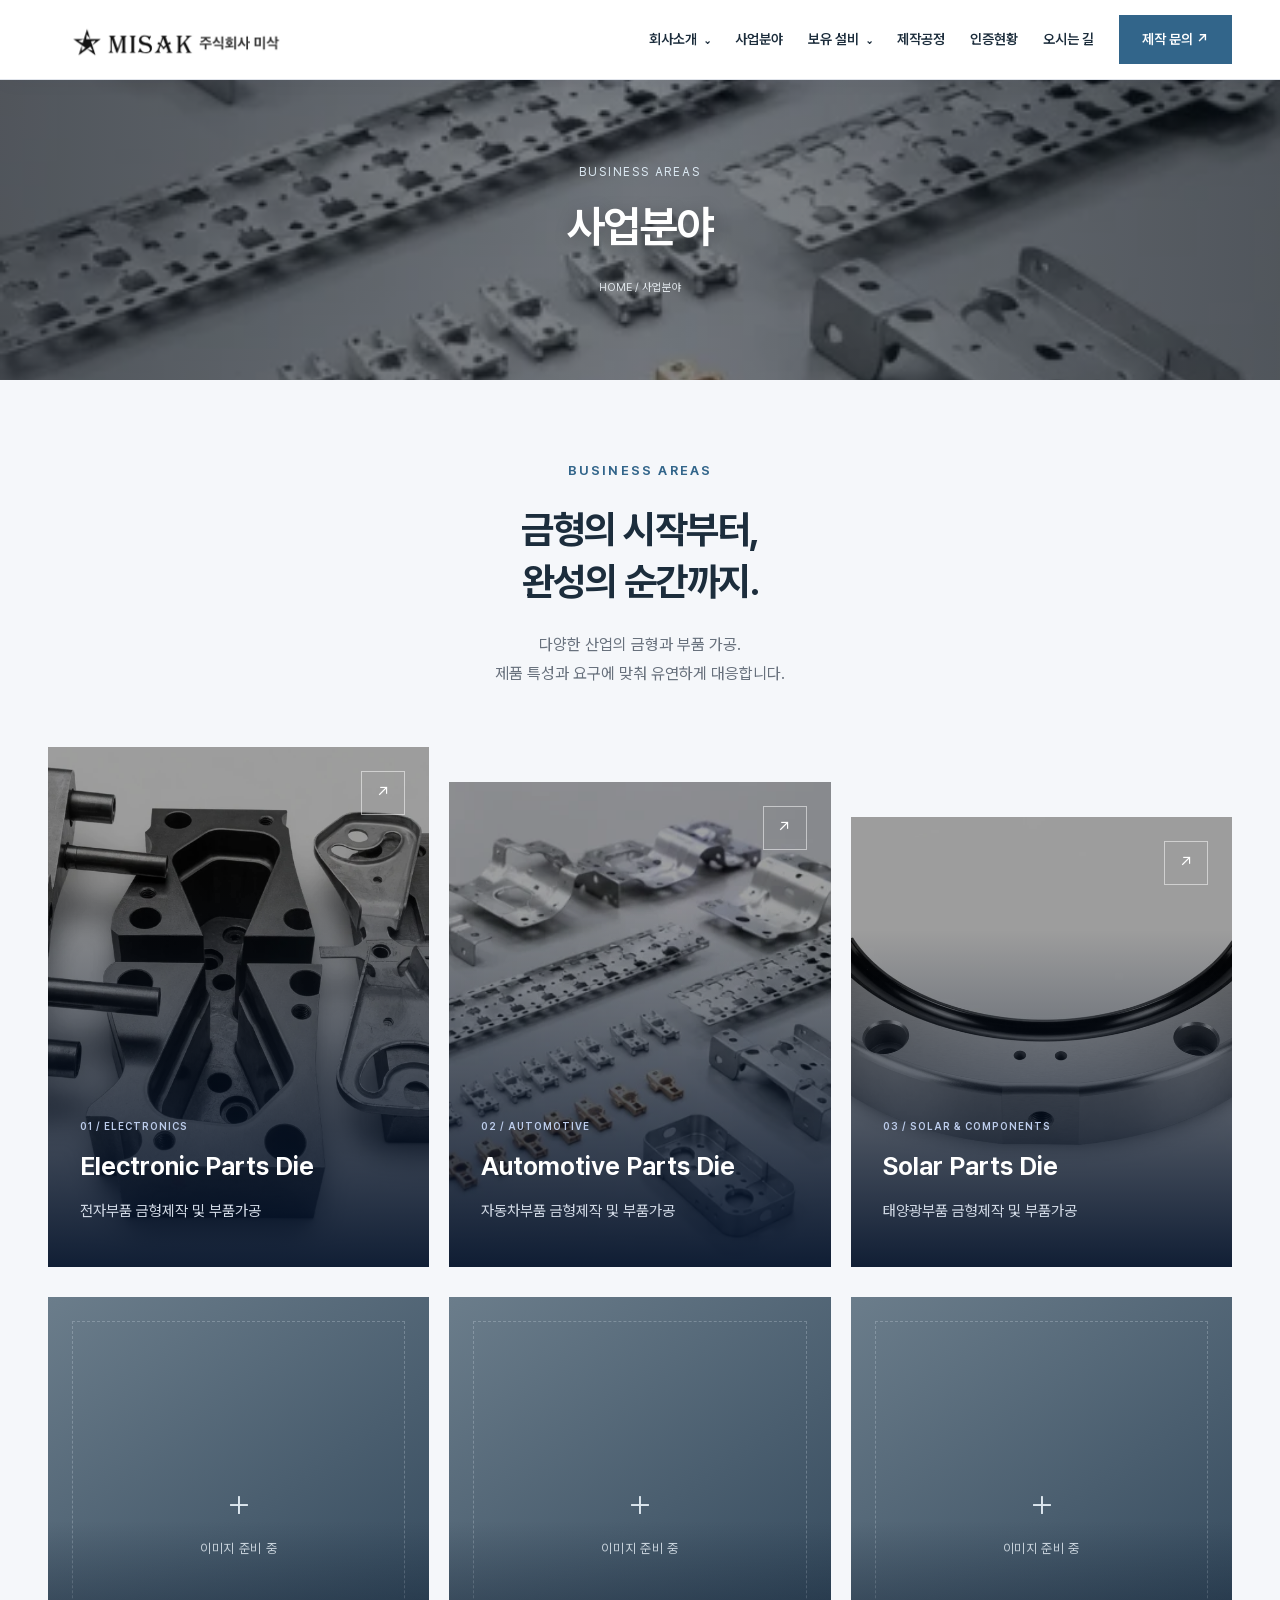
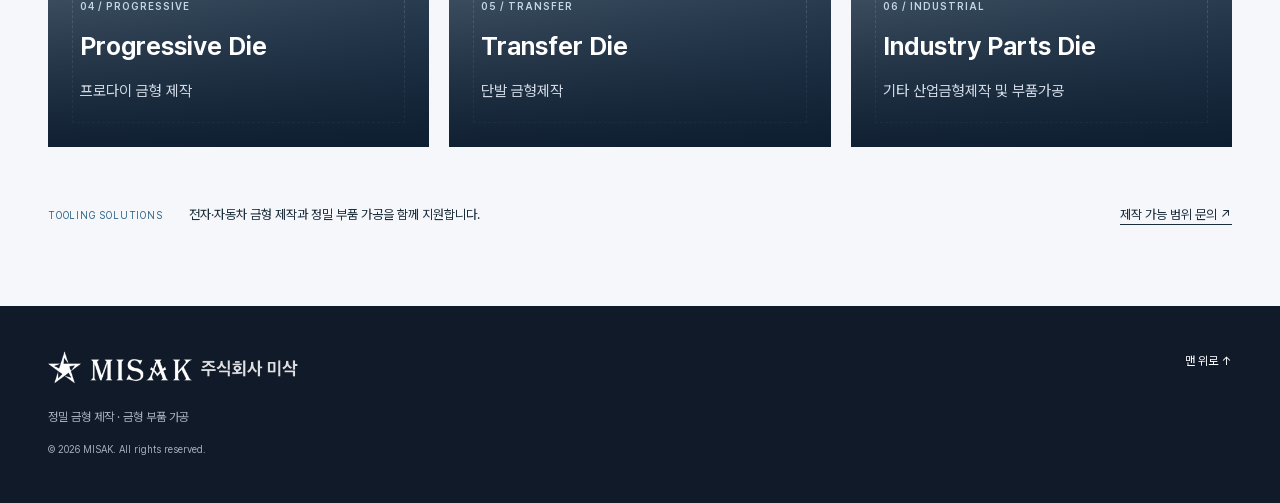
==== business.html @ 1038307a "Publish Misak company website" ====
<!doctype html><html lang="ko"><head><meta charset="UTF-8"><meta name="viewport" content="width=device-width,initial-scale=1"><meta name="description" content="미삭의 전자·자동차·태양광 금형 제작과 정밀 부품 가공 기술을 소개합니다."><meta name="theme-color" content="#102e39"><title>사업분야 | 주식회사 미삭</title><link rel="stylesheet" href="style.css?v=20261104-hero-opacity80"><script src="script.js?v=process-sequence-slower" defer></script></head><body class="inner-page">
<a href="#main" class="skip">본문 바로가기</a><header><a href="index.html" class="brand" aria-label="미삭 홈"><img class="official-logo" src="assets/misak-logo.png" alt="MISAK 주식회사 미삭"></a><button class="menu-toggle" aria-expanded="false" aria-controls="nav">메뉴 <span>☰</span></button><nav id="nav" aria-label="주요 메뉴"><details class="nav-company"><summary>회사소개</summary><div><a href="company.html#company-profile">회사 개요</a><a href="company.html#greeting">CEO 인사말</a><a href="company.html#history">회사연혁</a><a href="company.html#organization">조직도</a></div></details><a href="business.html">사업분야</a><details class="nav-company nav-equipment"><summary>보유 설비</summary><div><a href="equipment.html?category=all#equipment">전체 설비</a><a href="equipment.html?category=press#equipment">프레스</a><a href="equipment.html?category=cnc#equipment">머시닝센터</a><a href="equipment.html?category=precision#equipment">정밀 가공·측정</a></div></details><a href="process.html">제작공정</a><a href="certificates.html">인증현황</a><a href="location.html">오시는 길</a><a href="index.html#contact" class="nav-cta">제작 문의 ↗</a></nav></header><main id="main" class="inner-main"><div class="page-heading photo-heading" style="--heading-image:url('assets/product-auto.webp');--heading-position:center 48%"><div class="wrap"><p>BUSINESS AREAS</p><h1>사업분야</h1><span>HOME / 사업분야</span></div></div><section id="business" class="section tinted"><div class="wrap"><div class="section-head"><div><p class="eyebrow">BUSINESS AREAS</p><h2>금형의 시작부터,<br>완성의 순간까지.</h2></div><p class="description">다양한 산업의 금형과 부품 가공.<br>제품 특성과 요구에 맞춰 유연하게 대응합니다.</p></div><div class="product-grid"><article class="product reveal"><button class="image-button" data-image="assets/product-electronics.webp" data-title="전자 금형 부품" aria-label="전자 금형 부품 사진 크게 보기"><img src="assets/product-electronics.webp" alt="전자 금형용 정밀 가공 부품" loading="lazy"><span>↗</span></button><div><span class="index">01 / ELECTRONICS</span><h3>Electronic Parts Die</h3><p>전자부품 금형제작 및 부품가공</p></div></article><article class="product reveal"><button class="image-button" data-image="assets/product-auto.webp" data-title="자동차 금형 부품" aria-label="자동차 금형 부품 사진 크게 보기"><img src="assets/product-auto.webp" alt="다양한 금형 부품과 가공 제품" loading="lazy"><span>↗</span></button><div><span class="index">02 / AUTOMOTIVE</span><h3>Automotive Parts Die</h3><p>자동차부품 금형제작 및 부품가공</p></div></article><article class="product reveal"><button class="image-button" data-image="assets/product-solar.webp" data-title="정밀 부품 가공" aria-label="정밀 가공 부품 사진 크게 보기"><img src="assets/product-solar.webp" alt="곡면과 구멍을 정밀하게 가공한 금속 부품" loading="lazy"><span>↗</span></button><div><span class="index">03 / SOLAR & COMPONENTS</span><h3>Solar Parts Die</h3><p>태양광부품 금형제작 및 부품가공</p></div></article></div><div id="mold-types" class="product-grid business-secondary"><article class="product image-slot-card reveal" data-business="progressive"><div class="business-image-slot" role="img" aria-label="프로다이 금형 제작 이미지 등록 예정"><span class="slot-symbol">＋</span><span class="slot-label">이미지 준비 중</span></div><div class="slot-copy"><span class="index">04 / PROGRESSIVE</span><h3>Progressive Die</h3><p>프로다이 금형 제작</p></div></article><article class="product image-slot-card reveal" data-business="transfer"><div class="business-image-slot" role="img" aria-label="단발 금형제작 이미지 등록 예정"><span class="slot-symbol">＋</span><span class="slot-label">이미지 준비 중</span></div><div class="slot-copy"><span class="index">05 / TRANSFER</span><h3>Transfer Die</h3><p>단발 금형제작</p></div></article><article class="product image-slot-card reveal" data-business="industrial"><div class="business-image-slot" role="img" aria-label="기타 산업금형제작 및 부품가공 이미지 등록 예정"><span class="slot-symbol">＋</span><span class="slot-label">이미지 준비 중</span></div><div class="slot-copy"><span class="index">06 / INDUSTRIAL</span><h3>Industry Parts Die</h3><p>기타 산업금형제작 및 부품가공</p></div></article></div><div class="business-note"><span>TOOLING SOLUTIONS</span><p>전자·자동차 금형 제작과 정밀 부품 가공을 함께 지원합니다.</p><a href="index.html#contact">제작 가능 범위 문의 ↗</a></div></div></section></main><footer class="wrap"><a href="index.html" class="footer-brand" aria-label="미삭 홈"><img src="assets/misak-logo.png" alt="MISAK 주식회사 미삭"></a><p>정밀 금형 제작 · 금형 부품 가공</p><small>© 2026 MISAK. All rights reserved.</small><a href="index.html" class="top-link">맨 위로 ↑</a></footer>
<dialog class="image-dialog"><button class="dialog-close" aria-label="사진 닫기">닫기 ×</button><img alt=""><p></p></dialog>
</body></html>
---- style.css ----
@font-face{font-family:Pretendard;src:url('assets/PretendardVariable.woff2') format('woff2');font-weight:100 900;font-display:swap}
:root{--ink:#132f39;--muted:#60717a;--teal:#176d65;--lime:#dcf37e;--line:#dce3e3;--pale:#f2f6f4;--wrap:1280px}*{box-sizing:border-box}html{scroll-behavior:smooth;scroll-padding-top:100px}body{margin:0;font:400 16px/1.7 Pretendard,sans-serif;color:var(--ink);background:#fff}button,a{-webkit-tap-highlight-color:transparent}button{font:inherit;cursor:pointer}a{color:inherit;text-underline-offset:5px}img{display:block;width:100%;height:auto}h1,h2,h3,p,figure{margin:0}h1,h2,h3{word-break:keep-all}h2{font-size:clamp(30px,3vw,44px);line-height:1.35;letter-spacing:-.04em;font-weight:650}h3{font-weight:650;line-height:1.45}button:focus-visible,a:focus-visible{outline:3px solid #9dbd43;outline-offset:5px}.wrap{width:min(var(--wrap),calc(100% - 96px));margin-inline:auto}.skip{position:fixed;left:20px;top:-80px;z-index:100;background:white;padding:12px}.skip:focus{top:12px}header{height:92px;display:flex;justify-content:space-between;align-items:center;padding:0 48px;position:sticky;top:0;z-index:30;background:#fff;border-bottom:1px solid #e6ebea}.brand{display:flex;gap:10px;align-items:center;text-decoration:none;font-weight:800;letter-spacing:.04em;font-size:27px;line-height:1}.brand-mark{color:var(--teal);font-size:40px;font-weight:900;letter-spacing:-8px;margin-right:6px;transform:skew(-12deg)}.brand small{font-size:10px;letter-spacing:.14em;display:block;margin-top:7px;font-weight:500}nav{display:flex;align-items:center;gap:28px}nav a{font-size:14px;font-weight:600;text-decoration:none;padding-block:14px}nav a[aria-current],nav a:hover{color:var(--teal)}nav .nav-cta{background:var(--ink);color:#fff;padding:12px 22px;border-radius:3px}nav .nav-cta:hover{color:var(--lime)}.menu-toggle{display:none}.hero{min-height:660px;position:relative;isolation:isolate;color:white;display:flex;align-items:center}.hero>img{position:absolute;inset:0;height:100%;object-fit:cover;z-index:-2;object-position:center 45%}.hero-shade{position:absolute;inset:0;z-index:-1;background:linear-gradient(90deg,rgba(5,27,34,.92),rgba(6,33,38,.72) 40%,rgba(8,33,38,.1) 100%)}.hero-inner{padding-top:65px;padding-bottom:34px}.eyebrow{font-size:12px;letter-spacing:.14em;color:var(--teal);font-weight:650;margin-bottom:22px}.hero .eyebrow{color:var(--lime)}h1{font-size:clamp(42px,4.7vw,68px);line-height:1.22;letter-spacing:-.04em;font-weight:650}.hero-description{font-size:18px;line-height:1.85;color:#d8e4e4;margin-top:27px}.actions{display:flex;align-items:center;gap:30px;margin-top:36px}.button{border:1px solid var(--lime);background:var(--lime);color:var(--ink);display:inline-flex;align-items:center;justify-content:space-between;gap:30px;padding:13px 22px;min-height:50px;font-size:14px;font-weight:650;text-decoration:none;border-radius:3px;transition:background .2s,transform .2s}.button:hover{background:#e9ffa1;transform:translateY(-2px)}.text-link{font-size:14px;text-decoration:none}.hero-bottom{border-top:1px solid #ffffff35;margin-top:85px;padding-top:22px;display:flex;justify-content:space-between;font-size:10px;letter-spacing:.1em;color:#d9e7e7}.hero-bottom a{text-decoration:none}.intro-strip{display:grid;grid-template-columns:1.2fr 1fr 1fr 1fr;gap:24px;padding-block:40px;border-bottom:1px solid var(--line);align-items:center}.intro-strip p{font-size:19px;line-height:1.6}.intro-strip>div{border-left:1px solid var(--line);padding-left:30px}.intro-strip span{display:block;font-size:10px;letter-spacing:.08em;color:var(--muted);margin-bottom:8px}.intro-strip b{font-size:17px;font-weight:600}.section{padding-block:105px;scroll-margin-top:0}.section-head{display:flex;justify-content:space-between;align-items:end;gap:48px;margin-bottom:48px}.description{font-size:16px;line-height:1.85;color:var(--muted);max-width:420px}.about-grid{display:grid;grid-template-columns:1.1fr 1fr;gap:80px;align-items:center}.factory-image{position:relative}.factory-image img{height:425px;object-fit:cover}.factory-image figcaption{position:absolute;bottom:18px;left:20px;color:white;background:#17313dcc;padding:5px 13px;font-size:12px}.about-copy h3{font-size:28px;letter-spacing:-.03em;margin-bottom:24px}.about-copy>p{color:var(--muted);margin-top:16px;font-size:15px}.facts{display:grid;grid-template-columns:1fr 1.15fr;gap:24px;border-top:1px solid var(--line);padding-top:22px;margin:28px 0 0}.facts dt{font-size:12px;color:var(--muted)}.facts dd{margin:5px 0 0;font-size:34px;font-weight:650;line-height:1.3}.facts dd span{display:block;font-size:12px;font-weight:400;color:var(--muted);margin-top:8px}.tinted{background:var(--pale)}.product-grid{display:grid;grid-template-columns:repeat(3,minmax(0,1fr));gap:24px}.product{background:#fff}.image-button{width:100%;border:0;padding:0;background:#f7f8f7;position:relative;overflow:hidden}.image-button img{height:260px;object-fit:contain;transition:transform .4s}.image-button:hover img{transform:scale(1.04)}.image-button>span{position:absolute;bottom:14px;right:14px;width:35px;height:35px;display:grid;place-items:center;background:white;border-radius:50%}.product>div{padding:28px}.index{font-size:10px;letter-spacing:.1em;color:var(--teal);font-weight:600}.product h3{font-size:23px;margin:10px 0 14px}.product p{font-size:15px;color:var(--muted)}.business-note{margin-top:32px;border-top:1px solid #d2ded8;padding-top:25px;display:flex;align-items:center;gap:26px;font-size:13px}.business-note>span{font-size:10px;letter-spacing:.08em;color:var(--teal)}.business-note>a{margin-left:auto;white-space:nowrap}.equipment-tabs{display:flex;gap:10px;margin-bottom:28px;flex-wrap:wrap}.equipment-tabs button{min-height:44px;border:1px solid var(--line);background:#fff;color:var(--muted);padding:8px 20px;border-radius:2px;font-size:14px}.equipment-tabs button.selected{background:var(--ink);color:white;border-color:var(--ink)}.equipment-grid{display:grid;grid-template-columns:repeat(3,minmax(0,1fr));gap:24px}.equipment-grid article{border:1px solid var(--line)}.equipment-grid article[hidden]{display:none}.equipment-grid img{height:235px;object-fit:contain;padding:22px;background:#f9faf9}.equipment-grid article>div{padding:22px}.equipment-grid small{font-size:10px;letter-spacing:.1em;color:var(--teal)}.equipment-grid h3{font-size:20px;margin:7px 0}.equipment-grid p{color:var(--muted);font-size:13px}.equipment-caption{margin-top:26px;color:var(--muted);font-size:14px}.process{background:var(--ink);color:white}.process .eyebrow{color:var(--lime)}.process .description{color:#c0d0d4}.process-photos{display:grid;grid-template-columns:repeat(4,minmax(0,1fr));gap:16px}.process-photos figure{position:relative}.process-photos img{height:205px;object-fit:cover}.process-photos figcaption{position:absolute;bottom:0;left:0;right:0;background:linear-gradient(transparent,#000a);padding:30px 18px 14px;font-size:14px}.steps{list-style:none;padding:0;margin:35px 0 0;display:grid;grid-template-columns:repeat(4,minmax(0,1fr))}.steps li{border-top:1px solid #ffffff35;padding:25px 22px 0 0;position:relative}.steps span{color:var(--lime);font-size:12px}.steps h3{font-size:20px;margin:10px 0}.steps p{font-size:13px;color:#c0d0d4}.cert-grid{display:grid;grid-template-columns:repeat(3,minmax(0,1fr));gap:24px}.cert-grid article{padding:35px;border:1px solid var(--line);border-top:3px solid var(--teal)}.cert-grid span{font-size:10px;color:var(--teal);letter-spacing:.1em}.cert-grid h3{font-size:32px;margin:19px 0 8px}.cert-grid p{color:var(--muted);font-size:15px}.recognition{padding:28px 0 0;display:flex;gap:26px;flex-wrap:wrap;font-size:13px;color:var(--muted)}.recognition b{color:var(--ink)}.contact{background:var(--pale)}.contact-grid{display:grid;grid-template-columns:1fr 1fr;gap:100px}.contact h2{margin-bottom:26px}.contact p{font-size:15px;color:var(--muted)}.contact-phone{display:block;font-size:clamp(28px,3vw,42px);letter-spacing:-.025em;text-decoration:none;margin:25px 0;font-weight:600}.outline{background:transparent;border-color:#a3b4ad;min-width:185px}.outline:hover{background:#e5eeea}.copy-status{min-height:26px;margin-top:12px}.address-card{background:white;display:grid;grid-template-columns:42% 58%}.address-card>img{height:100%;object-fit:cover}.address-card>div{padding:30px}.address-card span{font-size:10px;letter-spacing:.1em;color:var(--teal)}.address-card h3{font-size:22px;margin:10px 0 16px}.address-card p{font-size:14px}.address-card dl{margin:23px 0;font-size:12px}.address-card dl>div{display:flex;gap:15px;margin-top:7px}.address-card dt{color:var(--muted);min-width:35px}.address-card dd{margin:0}.address-card a{font-size:12px}footer{padding-block:36px;position:relative}.footer-brand{font-size:24px;font-weight:800;text-decoration:none}.footer-brand span{font-size:13px;font-weight:500;margin-left:12px}footer p{font-size:12px;color:var(--muted);margin-top:14px}footer small{display:block;font-size:10px;color:var(--muted);margin-top:22px}.top-link{position:absolute;right:0;top:45px;font-size:12px;text-decoration:none}.image-dialog{max-width:min(1000px,92vw);padding:22px;border:0;border-radius:5px;max-height:92dvh}.image-dialog::backdrop{background:#06171ce0}.image-dialog img{max-height:70dvh;object-fit:contain}.image-dialog p{font-size:15px;margin-top:15px}.dialog-close{display:block;margin:0 0 15px auto;background:white;border:1px solid var(--line);padding:7px 14px}.reveal{opacity:1;transform:none}.motion .reveal{opacity:0;transform:translateY(24px);transition:opacity .7s,transform .7s}.motion .reveal.visible{opacity:1;transform:none}
@media(min-width:1600px){.hero{min-height:740px}}@media(max-width:1100px){header{padding:0 28px;height:80px}nav{gap:17px}nav a{font-size:13px}.wrap{width:calc(100% - 64px)}.about-grid{gap:40px}.section{padding-block:80px}.contact-grid{gap:40px}.address-card{grid-template-columns:1fr}.address-card>img{height:210px}.hero{min-height:630px}.process-photos img{height:170px}}@media(max-width:850px){html{scroll-padding-top:80px}.menu-toggle{display:flex;align-items:center;gap:18px;background:white;border:1px solid var(--line);border-radius:3px;padding:8px 13px;min-height:44px;font-size:13px}nav{display:none;position:absolute;top:80px;left:0;right:0;background:#fff;border-bottom:1px solid var(--line);padding:20px 32px;flex-direction:column;align-items:stretch;gap:0;max-height:calc(100dvh - 80px);overflow:auto}nav.open{display:flex}nav a{padding:13px 4px;font-size:15px}nav .nav-cta{margin-top:10px}.section-head{align-items:start;gap:24px;flex-direction:column}.intro-strip{grid-template-columns:repeat(3,1fr);gap:20px}.intro-strip>p{grid-column:1/-1}.intro-strip>div{padding-left:16px}.about-grid{grid-template-columns:1fr 1fr;gap:30px}.factory-image img{height:410px}.about-copy h3{font-size:23px}.product-grid{gap:15px}.product>div{padding:22px 18px}.product h3{font-size:20px}.image-button img{height:200px}.business-note{align-items:start;flex-direction:column;gap:10px}.business-note>a{margin-left:0}.equipment-grid{grid-template-columns:repeat(2,minmax(0,1fr))}.process-photos,.steps{grid-template-columns:repeat(2,minmax(0,1fr));gap:24px}.process-photos img{height:215px}.cert-grid{gap:14px}.cert-grid article{padding:24px 18px}.cert-grid h3{font-size:26px}.contact-grid{grid-template-columns:1fr 1fr;gap:30px}.contact h2{font-size:30px}.contact-phone{font-size:29px}}@media(max-width:600px){header{height:72px;padding:0 20px}.brand{font-size:24px}.brand-mark{font-size:34px}.brand small{font-size:9px}nav{top:72px}.wrap{width:calc(100% - 40px)}.hero{min-height:650px;align-items:stretch}.hero-inner{padding-top:73px;padding-bottom:24px}.hero>img{object-position:65% center}.hero-shade{background:linear-gradient(90deg,#061d27e8,#07242fb0)}h1{font-size:42px;line-height:1.3}.hero .eyebrow{font-size:10px;margin-bottom:25px}.hero-description{font-size:15px;margin-top:23px}.actions{gap:20px;align-items:start;flex-direction:column;margin-top:30px}.button{padding:12px 18px}.hero-bottom{font-size:8px;margin-top:62px;gap:14px}.hero-bottom>span{max-width:140px}.section{padding-block:62px}.section-head{margin-bottom:30px}.eyebrow{font-size:10px;margin-bottom:16px}h2{font-size:30px}.description{font-size:15px}.desktop{display:none}.intro-strip{padding-block:28px;gap:18px 10px}.intro-strip>p{font-size:18px}.intro-strip b{font-size:13px}.intro-strip span{font-size:8px;letter-spacing:0}.intro-strip>div{padding-left:9px}.about-grid{grid-template-columns:1fr;gap:30px}.factory-image img{height:280px}.about-copy h3{font-size:25px}.facts dd{font-size:32px}.product-grid{grid-template-columns:1fr;gap:24px}.image-button img{height:270px}.product>div{padding:24px}.product h3{font-size:23px}.business-note{margin-top:26px}.equipment-tabs{gap:7px}.equipment-tabs button{font-size:12px;padding:8px 12px}.equipment-grid{gap:12px}.equipment-grid img{height:160px;padding:13px}.equipment-grid article>div{padding:16px 12px}.equipment-grid h3{font-size:17px}.equipment-grid p{font-size:12px}.equipment-grid small{font-size:8px;letter-spacing:0}.equipment-caption{font-size:13px}.process-photos{gap:12px}.process-photos img{height:145px}.process-photos figcaption{font-size:12px;padding-left:12px}.steps{gap:25px 15px}.steps h3{font-size:18px}.steps li{padding:20px 0 0}.steps p{font-size:12px}.cert-grid{grid-template-columns:1fr;gap:14px}.cert-grid article{padding:24px;display:grid;grid-template-columns:1fr 1fr;align-items:center;gap:8px}.cert-grid h3{font-size:27px;grid-column:1;grid-row:2;margin:0}.cert-grid p{grid-column:2;grid-row:2;font-size:13px}.cert-grid span{grid-column:1/-1}.recognition{gap:12px}.recognition b{width:100%}.contact-grid{grid-template-columns:1fr;gap:28px}.contact-phone{font-size:35px}.address-card{grid-template-columns:1fr}.address-card>img{height:230px}.address-card>div{padding:25px}.top-link{top:40px}footer{padding-bottom:30px}.footer-brand{font-size:22px}.footer-brand span{font-size:12px}}
@media(prefers-reduced-motion:reduce){html{scroll-behavior:auto}*,*:before,*:after{transition:none!important;animation:none!important}.motion .reveal{opacity:1;transform:none}}
/* Corporate visual redesign — large photography and restrained blue identity */
:root{--ink:#172333;--muted:#68717d;--teal:#2459c4;--lime:#2459c4;--line:#e0e4eb;--pale:#f5f7fa;--wrap:1400px}h2{font-weight:700}header{position:fixed;inset:0 0 auto;height:100px;background:transparent;color:white;border-bottom:1px solid #ffffff30;transition:background .25s,color .25s}header.scrolled{height:80px;background:#fff;color:var(--ink);border-color:var(--line);box-shadow:0 3px 20px #10234a08}.brand-mark{color:inherit}.brand{font-size:30px;font-style:italic}nav{gap:38px}nav a{font-size:16px}nav .nav-cta{background:transparent;border:1px solid #ffffff80;border-radius:0}header.scrolled .nav-cta{color:white;background:var(--teal);border-color:var(--teal)}nav a:hover,nav a[aria-current]{color:#9cbcff}header.scrolled nav a:hover,header.scrolled nav a[aria-current]{color:var(--teal)}header.scrolled .nav-cta:hover{color:white}.hero{min-height:850px;min-height:100svh}.hero>img{object-position:center;filter:saturate(.65)}.hero-shade{background:linear-gradient(90deg,#071b37dc,#09234285 55%,#071b3750)}.hero-inner{padding-top:180px;padding-bottom:35px;position:relative}.hero .eyebrow{color:#c7dafb;letter-spacing:.24em;font-size:13px}.hero h1{font-size:clamp(48px,6.2vw,90px);font-weight:800;letter-spacing:-.035em;line-height:1.04;position:relative;z-index:1;max-width:1000px}.hero h1>span{display:block;font-size:clamp(23px,2.4vw,34px);letter-spacing:-.025em;font-weight:500;margin-top:28px}.hero-description{font-size:18px;color:#e4ebf6;line-height:1.9;margin-top:25px}.hero-more{display:flex;justify-content:space-between;align-items:center;gap:55px;text-decoration:none;font-size:13px;letter-spacing:.08em;border-bottom:1px solid #ffffff9c;padding:10px 0;min-width:180px}.hero-more span{font-size:30px;line-height:1}.hero-values{position:absolute;right:0;top:28%;display:flex;flex-direction:column;gap:14px}.hero-values>span{display:flex;flex-direction:column;justify-content:center;text-align:center;width:155px;height:155px;border-radius:50%;border:1px solid #ffffff50;background:#102b5377;backdrop-filter:blur(3px);font-size:18px;font-weight:700;letter-spacing:.03em}.hero-values>span:nth-child(2){background:#2459c4b0;margin-left:-70px}.hero-values small{font-size:11px;font-weight:400;letter-spacing:0;margin-top:8px;color:#d5e0f4}.hero-bottom{margin-top:90px;color:#d5deed}.intro-strip{padding-block:46px}.intro-strip b{font-weight:600}.section{padding-block:120px}.section-head{margin-bottom:58px}.eyebrow{letter-spacing:.17em;font-size:13px}.about-grid{gap:90px}.factory-image img{height:460px}.factory-image figcaption{background:#10223bd9}.facts dd.fact-label{font-size:26px}.tinted{background:#f5f7fa}.product-grid{gap:0}.product{position:relative;min-height:470px;background:#0b192d;overflow:hidden;color:white}.image-button{position:absolute;inset:0;height:100%;background:#101e30}.image-button img{width:100%;height:100%;object-fit:cover;filter:brightness(.63);transition:transform .6s,filter .6s}.image-button:hover img{transform:scale(1.05);filter:brightness(.8)}.image-button:after{content:'';position:absolute;inset:0;background:linear-gradient(transparent 25%,#06152ded)}.image-button>span{z-index:1;background:transparent;color:white;border:1px solid #ffffff85;border-radius:0;bottom:30px;right:30px;width:44px;height:44px}.product>div{position:absolute;bottom:0;left:0;right:0;padding:42px 32px;pointer-events:none}.product .index{color:#bdcdec}.product h3{font-size:29px}.product p{color:#d1d9e5;max-width:270px}.business-scope{display:grid;grid-template-columns:repeat(3,minmax(0,1fr));background:white}.business-scope>div{padding:30px;border:1px solid var(--line);border-top:0}.business-scope span{font-size:12px;color:var(--teal)}.business-scope h3{font-size:22px;margin:8px 0}.business-scope p{font-size:14px;color:var(--muted)}.business-note{border:0}.field-banner{padding:105px 0;background:linear-gradient(90deg,#05162bdf,#071e3a55),url('assets/process-cut.webp') center 55%/cover;color:white}.field-banner p{font-size:12px;letter-spacing:.2em;color:#bbd0f5;margin-bottom:24px}.field-banner h2{font-size:48px;font-weight:600}.field-banner a{display:inline-block;margin-top:28px;font-size:14px;text-decoration:none;border-bottom:1px solid #ffffff70;padding-bottom:10px}.equipment-grid{grid-template-columns:repeat(3,minmax(0,1fr));gap:28px}.equipment-grid article{border:0;background:#f6f7f9}.equipment-grid img{height:270px;background:#f3f4f6}.equipment-tabs button{border-radius:0}.equipment-tabs button.selected{background:var(--teal);border-color:var(--teal)}.process{background:#0e1b2e}.process .eyebrow,.steps span{color:#8db5ff}.process-photos{gap:0}.process-photos img{height:250px}.steps{gap:25px}.cert-grid article{border-top:2px solid var(--teal);background:#fafbfd}.contact{background:#eef2f8}.contact h2{font-size:45px}.contact-phone{color:var(--teal);font-size:45px}.outline{border-color:var(--teal);color:var(--teal);border-radius:0}.outline:hover{background:#e1e9f6}.address-card{grid-template-columns:1fr}.address-card>img{height:260px}.address-card>div{padding:32px}.address-card dd a{font-size:12px}footer.wrap{width:100%;padding:45px max(48px,calc((100vw - 1400px)/2));background:#111a28;color:white}footer .top-link{right:48px}footer p,footer small{color:#a5aeba}a:focus-visible,button:focus-visible{outline-color:#5989ee}
@media(min-width:1600px){.hero{min-height:900px;min-height:100svh}}@media(max-width:1100px){header{padding-inline:32px;height:90px}nav{gap:22px}nav a{font-size:14px}.hero-values>span{width:125px;height:125px;font-size:15px}.hero-values{right:0;top:28%}.hero-inner{padding-top:170px}.hero h1{font-size:68px}.product{min-height:430px}.product>div{padding:30px 24px}.product h3{font-size:25px}.about-grid{gap:40px}.section{padding-block:90px}.contact h2{font-size:36px}.contact-phone{font-size:35px}}
@media(max-width:850px){header,header.scrolled{height:80px}.menu-toggle{background:transparent;color:inherit;border-color:#ffffff60;border-radius:0}header.scrolled .menu-toggle{border-color:var(--line)}nav{color:var(--ink);top:80px}nav .nav-cta{background:var(--teal);color:white}nav a:hover,nav a[aria-current]{color:var(--teal)}.hero{min-height:850px}.hero h1{font-size:65px}.hero-values{position:static;flex-direction:row;gap:12px;margin-top:45px}.hero-values>span{width:110px;height:110px;font-size:13px}.hero-values>span:nth-child(2){margin:0}.hero-values small{font-size:10px}.hero-bottom{margin-top:40px}.business-scope h3{font-size:18px}.product>div{padding:28px 20px}.product h3{font-size:23px}.product p{font-size:14px}.equipment-grid{grid-template-columns:repeat(2,minmax(0,1fr))}.process-photos img{height:230px}.about-grid{gap:30px}.field-banner h2{font-size:40px}.contact-grid{grid-template-columns:1fr 1fr}.contact h2{font-size:30px}.contact-phone{font-size:29px}.address-card>div{padding:24px}}
@media(max-width:600px){header,header.scrolled{height:72px;padding-inline:20px}.brand{font-size:25px}nav{top:72px}.hero{min-height:800px}.hero-inner{padding-top:150px;padding-bottom:25px}.hero h1{font-size:clamp(36px,10vw,58px);line-height:1.09}.hero h1>span{font-size:22px;line-height:1.5;margin-top:25px}.hero .eyebrow{font-size:9px;letter-spacing:.15em}.hero-description{font-size:14px;line-height:1.9}.hero-values{gap:9px;margin-top:36px}.hero-values>span{width:96px;height:96px;font-size:11px}.hero-values small{font-size:9px}.hero .actions{flex-direction:row;align-items:center;gap:25px}.hero-more{min-width:155px;font-size:11px;gap:20px}.hero .text-link{font-size:12px}.hero-bottom{font-size:8px;margin-top:35px}.section{padding-block:65px}.section-head{margin-bottom:32px}.factory-image img{height:280px}.product-grid{gap:16px}.product{min-height:400px}.product>div{padding:35px 28px}.product h3{font-size:28px}.product p{max-width:260px}.image-button img{height:100%;object-fit:cover}.business-scope{grid-template-columns:1fr}.business-scope>div{padding:22px 25px;position:relative}.business-scope span{position:absolute;right:24px;top:25px}.business-scope h3{font-size:21px;margin-top:0}.business-scope p{font-size:13px}.field-banner{padding-block:70px}.field-banner h2{font-size:33px}.equipment-grid{gap:12px}.equipment-grid img{height:165px}.process-photos{gap:12px}.process-photos img{height:150px}.contact-grid{grid-template-columns:1fr}.contact h2{font-size:33px}.contact-phone{font-size:36px}.address-card>img{height:230px}.cert-grid article{background:white}footer.wrap{padding:35px 20px}footer .top-link{right:20px}}
.product .image-button>span{top:24px;bottom:auto;right:24px}
/* MISAK-specific composition: engineering sequence, offset photography, slate blue */
:root{--teal:#32658a;--lime:#32658a;--ink:#1c2d3c;--pale:#f4f6f7}.hero-shade{background:linear-gradient(90deg,#0a1e31ed,#122c4399 58%,#112a3a33)}.hero h1{font-size:clamp(48px,5.1vw,74px);font-weight:650;line-height:1.26;letter-spacing:-.045em}.hero h1>span{font-size:14px;letter-spacing:.2em;font-weight:450;margin-top:25px;color:#bfcedc}.hero-values{top:36%;right:0;gap:0;width:260px;border-top:1px solid #ffffff60}.hero-values>span,.hero-values>span:nth-child(2){width:100%;height:auto;min-height:100px;border:0;border-bottom:1px solid #ffffff40;border-radius:0;background:#0e283e55;backdrop-filter:none;margin:0;padding:20px 18px 20px 55px;position:relative;text-align:left;font-size:15px;align-items:flex-start}.hero-values b{position:absolute;left:15px;top:23px;font-size:10px;color:#a6c9e2;font-weight:400}.hero-values small{color:#d1dce5;margin-top:5px}.hero-more{border-bottom-color:#aac7d9}.factory-image{padding:0 22px 22px 0}.factory-image:after{content:'';position:absolute;right:0;bottom:0;width:70%;height:60%;background:#e5edf2;z-index:-1}.factory-image figcaption{bottom:40px}.product-grid{gap:20px}.product:nth-child(2){margin-top:35px}.product:nth-child(3){margin-top:70px}.product{min-height:450px}.business-scope{margin-top:30px;background:transparent;gap:20px}.business-scope>div{border:0;border-top:1px solid #bccbd7;background:transparent;padding:25px 0}.field-banner{background:linear-gradient(90deg,#122638eb,#112a4266),url('assets/process-assembly.webp') center/cover}.process{background:#172a3b}.cert-grid article{border-top-color:#668ba8}header.scrolled .nav-cta{background:#32658a;border-color:#32658a}.contact{background:#f0f4f7}.hero-values>span:hover{background:#20425d80}nav a:hover,nav a[aria-current]{color:#bad5e8}
@media(max-width:1100px){.hero-values{width:220px}.hero h1{font-size:60px}.hero-values>span{padding-left:45px}.product{min-height:430px}.product-grid{gap:15px}}
@media(max-width:850px){.hero-values{position:static;flex-direction:row;width:100%;margin-top:45px;border-top:1px solid #ffffff40}.hero-values>span,.hero-values>span:nth-child(2){min-width:0;flex:1;padding:34px 10px 16px;height:auto;min-height:100px;border-right:1px solid #ffffff25;font-size:12px}.hero-values b{top:12px;left:10px}.hero-values small{font-size:10px}.hero h1{font-size:58px}.hero h1>span{font-size:12px}.product:nth-child(2){margin-top:20px}.product:nth-child(3){margin-top:40px}.product>div{padding:25px 18px}}
@media(max-width:600px){.hero h1{font-size:clamp(36px,10.5vw,50px)}.hero h1>span{font-size:10px;letter-spacing:.17em}.hero-values{gap:0;margin-top:35px}.hero-values>span,.hero-values>span:nth-child(2){font-size:10px;padding:32px 8px 14px;min-height:95px}.hero-values small{font-size:9px;line-height:1.6;word-break:keep-all}.hero-values b{left:8px}.product:nth-child(2),.product:nth-child(3){margin-top:0}.product{min-height:400px}.product-grid{gap:20px}.product>div{padding:32px 25px}.business-scope{gap:0;margin-top:25px}.business-scope>div{padding:22px 0}.business-scope span{right:0}.factory-image{padding-right:15px;padding-bottom:15px}.factory-image figcaption{bottom:30px}}
/* Evidence-led credentials and visitor information */
header nav{gap:25px}header nav a{font-size:14px}.trust-section{background:#f3f6f8}.trust-grid{display:grid;grid-template-columns:repeat(3,minmax(0,1fr));gap:45px}.trust-grid article{border-top:2px solid #365d7b;padding-top:25px}.trust-grid span{font-size:11px;letter-spacing:.08em;color:var(--teal)}.trust-grid h3{font-size:25px;margin:20px 0 15px}.trust-grid p{font-size:15px;color:var(--muted);line-height:1.9}.trust-grid a{display:inline-block;margin-top:25px;text-decoration:none;font-size:13px;border-bottom:1px solid #a8bac8;padding-bottom:7px}.certificate-gallery{display:grid;grid-template-columns:repeat(3,minmax(0,1fr));gap:42px 30px}.certificate button{display:block;padding:0;width:100%;border:1px solid #e0e5ea;background:#f3f5f7;text-align:left;transition:box-shadow .2s,border-color .2s}.certificate button:hover{border-color:#8aa6bb;box-shadow:0 8px 24px #17334c12}.cert-paper{display:block;padding:28px;height:340px}.cert-paper img{width:100%;height:100%;object-fit:contain;filter:drop-shadow(0 4px 6px #18304118)}.cert-view{display:flex;justify-content:space-between;align-items:center;background:white;padding:13px 20px;font-size:12px;border-top:1px solid #e1e6ec;color:var(--teal)}.cert-view b{font-size:20px;font-weight:400}.certificate>div{padding:19px 0}.certificate h3{font-size:21px}.certificate p{font-size:14px;color:var(--muted);margin-top:5px}.location{background:white}.location-grid{display:grid;grid-template-columns:1.1fr 1fr;border:1px solid var(--line)}.location-grid>figure{position:relative;min-height:470px;background:#edf1f4}.location-grid>figure img{height:100%;object-fit:cover}.location-grid figcaption{position:absolute;left:20px;bottom:20px;background:#12273dd9;color:white;padding:8px 14px;font-size:12px}.location-info{padding:45px}.location-tag{font-size:10px;letter-spacing:.15em;color:var(--teal)}.location-info h3{font-size:26px;margin:15px 0 20px}.street{font-size:28px;line-height:1.5;font-weight:600;letter-spacing:-.02em}.location-sub{font-size:14px;color:var(--muted);margin-top:12px}.location-info dl{margin:26px 0;font-size:14px}.location-info dl>div{display:flex;gap:20px;margin-top:12px}.location-info dt{color:var(--muted);min-width:60px}.location-info dd{margin:0;overflow-wrap:anywhere}.location-info dd a{text-decoration:none}.location-actions{display:flex;gap:12px;flex-wrap:wrap}.map-button{background:var(--teal);color:white;border-radius:0;font-size:13px}.map-button:hover{background:#214b6a}.copy-address{background:white;color:var(--teal);border:1px solid #a9bdcc;padding:10px 15px;min-height:48px;font-size:13px}.address-status{font-size:12px;color:var(--teal);min-height:20px;margin-top:12px}
@media(max-width:1100px){header nav{gap:18px}header nav a{font-size:13px}.trust-grid{gap:25px}.cert-paper{height:300px;padding:22px}.location-info{padding:32px}.street{font-size:25px}}
@media(max-width:850px){header nav{gap:0}header nav a{font-size:15px}.trust-grid{gap:22px}.trust-grid h3{font-size:21px}.trust-grid p{font-size:14px}.certificate-gallery{grid-template-columns:repeat(2,minmax(0,1fr))}.location-grid{grid-template-columns:1fr}.location-grid>figure{min-height:0;height:350px}.location-info{padding:38px}.cert-paper{height:340px}}
@media(max-width:600px){.trust-grid{grid-template-columns:1fr;gap:30px}.trust-grid article{padding-top:20px}.trust-grid h3{font-size:24px;margin:12px 0}.trust-grid a{margin-top:15px}.certificate-gallery{gap:20px 12px}.cert-paper{height:210px;padding:13px}.cert-view{padding:10px 12px;font-size:11px}.certificate h3{font-size:17px}.certificate p{font-size:12px}.certificate>div{padding-top:12px}.location-grid>figure{height:240px}.location-info{padding:26px 20px}.street{font-size:25px}.location-info dl{font-size:13px}.location-info dl>div{gap:10px}.location-actions{flex-direction:column}.map-button{justify-content:center}.location-grid figcaption{left:12px;bottom:12px;font-size:11px}.location-tag{font-size:9px}}
header.scrolled nav .nav-cta[aria-current],header.scrolled nav .nav-cta:hover{color:#fff}
/* Focused home and dedicated content pages */
.nav-company{position:relative;font-size:14px;font-weight:600}.nav-company summary{cursor:pointer;list-style:none;padding:14px 0;min-height:44px}.nav-company summary::-webkit-details-marker{display:none}.nav-company summary:after{content:'⌄';margin-left:7px;font-size:12px}.nav-company>div{position:absolute;top:100%;left:-24px;width:165px;padding:12px 20px;background:#fff;color:var(--ink);box-shadow:0 10px 25px #152b4120;border:1px solid var(--line)}.nav-company>div a{display:block;font-size:14px;padding:10px 0}.nav-company summary:focus-visible{outline:2px solid var(--teal);outline-offset:4px}.inner-main{padding-top:80px}.page-heading{padding:65px 0;background:#eaf0f4;border-bottom:1px solid #dbe3e9}.page-heading p{font-size:12px;letter-spacing:.15em;color:var(--teal);margin-bottom:15px}.page-heading h1{font-size:44px;line-height:1.3;letter-spacing:-.03em;color:var(--ink)}.page-heading span{display:block;font-size:11px;color:#6b7a85;margin-top:24px}.subnav{display:flex;justify-content:center;gap:0;position:sticky;top:80px;z-index:15;background:#fff;border-bottom:1px solid var(--line);padding:0}.subnav a{min-width:180px;padding:18px 30px;text-align:center;border-right:1px solid var(--line);font-size:15px}.inner-main section{scroll-margin-top:65px}.inner-main>.section{padding-block:80px}.home-overview{display:grid;grid-template-columns:1fr 1fr;gap:75px;align-items:center}.home-overview>img{height:350px;object-fit:cover}.home-overview p:not(.eyebrow){color:var(--muted);font-size:16px;line-height:1.9;margin:24px 0}.detail-link{display:inline-block;text-decoration:none;font-size:14px;font-weight:600;border-bottom:1px solid #93a9b9;padding:12px 0}.home-detail{text-align:right;margin-top:35px}.home-contact{padding:75px 0;background:#192f41;color:#fff}.home-contact .wrap{display:flex;justify-content:space-between;align-items:center;gap:30px;flex-wrap:wrap}.home-contact .eyebrow{width:100%;color:#a8c6db;margin-bottom:0}.home-contact h2{font-size:36px}.home-contact .wrap>div{display:flex;flex-direction:column;gap:18px;align-items:flex-start}.home-contact .wrap>div>a:first-child{font-size:35px;text-decoration:none}.home-contact .detail-link{color:#d6e4ef}.history-list{margin-top:45px;border-top:2px solid #27465d;max-width:1000px}.history-list>div{display:grid;grid-template-columns:180px 1fr;gap:25px;padding:28px 0;border-bottom:1px solid #d7e0e6}.history-list b{font-size:30px;color:var(--teal);line-height:1.4}.history-list p{color:#4b5e6d;padding-top:5px;font-size:16px}.org-intro{color:var(--muted);margin-top:20px}.org-chart{margin-top:50px}.org-ceo{max-width:270px;margin:0 auto 50px;background:#233f55;color:white;padding:22px;text-align:center;font-size:22px;position:relative}.org-ceo:after{content:'';position:absolute;height:50px;width:1px;background:#b7c5cf;left:50%;top:100%}.org-pillars{display:grid;grid-template-columns:1fr 1.5fr;gap:30px;border-top:1px solid #b7c5cf;padding-top:30px}.org-pillar>h3{padding:18px;background:#e7eff5;text-align:center;color:#24465f;font-size:20px;border-top:3px solid #527c99}.org-teams{display:grid;grid-template-columns:repeat(2,minmax(0,1fr));gap:15px;margin-top:20px}.org-teams article{border:1px solid var(--line);padding:22px 15px;text-align:center}.org-teams h4{margin:0 0 14px;font-size:17px}.org-teams p{color:var(--muted);font-size:13px;line-height:1.9}.inner-page header.scrolled nav>a[aria-current]{color:var(--teal)}
@media(max-width:1100px){.home-overview{gap:40px}.nav-company{font-size:13px}.subnav{display:flex}.home-contact h2{font-size:32px}}
@media(max-width:850px){.nav-company{font-size:15px}.nav-company summary{padding:13px 4px}.nav-company>div{position:static;box-shadow:none;border:0;border-left:2px solid #d5e1e9;padding:0 20px;margin-bottom:12px;width:100%}.subnav{position:sticky;top:80px;left:auto;right:auto;flex-direction:row;overflow:auto;max-height:none;gap:0}.subnav a{min-width:0;flex:1;padding:15px 10px}.home-overview{gap:30px}.home-overview>img{height:330px}.home-overview p:not(.eyebrow){font-size:14px}.org-pillars{grid-template-columns:1fr 1fr;gap:20px}.org-teams{grid-template-columns:1fr}.home-contact .wrap>div>a:first-child{font-size:30px}}
@media(max-width:600px){.inner-main{padding-top:72px}.page-heading{padding:40px 0}.page-heading h1{font-size:32px}.page-heading p{font-size:10px}.subnav{top:72px}.subnav a{font-size:13px}.inner-main>.section{padding-block:55px}.home-overview{grid-template-columns:1fr;gap:25px}.home-overview>img{height:250px}.home-overview p:not(.eyebrow){font-size:15px}.home-contact{padding:55px 0}.home-contact h2{font-size:29px}.home-contact .wrap{gap:25px}.history-list>div{grid-template-columns:75px 1fr;gap:15px;padding:22px 0}.history-list b{font-size:25px}.history-list p{font-size:14px}.org-pillars{grid-template-columns:1fr;gap:30px}.org-teams{grid-template-columns:repeat(2,minmax(0,1fr))}.org-teams article{padding:20px 10px}.org-teams h4{font-size:15px}.org-teams p{font-size:12px}.org-ceo{font-size:20px;max-width:220px}.org-intro{font-size:14px}}
/* Supplied MISAK identity and hero copy */
header .brand{width:275px;flex-shrink:0;line-height:0;background:white;padding:0;border-radius:0}.official-logo{display:block;width:100%;height:auto}header.scrolled .brand{width:250px}.footer-brand{display:block;width:250px;line-height:0;background:#fff}.footer-brand img{width:100%;height:auto}.hero h1{font-family:Arial,Pretendard,sans-serif;font-size:clamp(44px,5.6vw,80px);font-weight:700;letter-spacing:-.025em;line-height:1.12;max-width:950px}.hero h1>span{font-family:Pretendard,Arial,sans-serif;font-weight:400;font-size:clamp(17px,1.9vw,27px);line-height:1.5;letter-spacing:0;color:#9dbde1;margin-top:25px}.hero .eyebrow{font-size:14px;font-weight:400;letter-spacing:.06em}.hero-description{font-size:18px;line-height:1.8;max-width:780px}.hero-values{width:210px;right:0;top:35%}.hero-values>span{font-size:13px}.hero-more{font-family:Pretendard,sans-serif;letter-spacing:0;font-size:14px}
@media(max-width:1100px){header .brand,header.scrolled .brand{width:220px}header nav{gap:15px}.hero h1{font-size:60px}.hero-values{width:185px}.hero-description{max-width:650px;font-size:16px}}
@media(max-width:850px){header .brand,header.scrolled .brand{width:250px}.hero h1{font-size:60px}.hero h1>span{font-size:22px;max-width:600px}.hero-values{width:100%}.hero-values>span{font-size:12px}.hero-description{font-size:16px}.hero .eyebrow{font-size:12px}.hero-inner{padding-top:160px}}
@media(max-width:600px){header .brand,header.scrolled .brand{width:225px}.hero h1{font-size:clamp(31px,8.2vw,47px);letter-spacing:-.03em;line-height:1.18;word-break:normal}.hero h1>span{font-size:17px;line-height:1.5;margin-top:22px;letter-spacing:0}.hero-description{font-size:14px;line-height:1.9}.hero .eyebrow{font-size:10px;letter-spacing:.035em}.hero-more{font-size:12px}.hero .actions{gap:20px}.hero-values>span{font-size:10px}.hero-inner{padding-top:145px}.footer-brand{width:220px}}
/* Clear process panels and restrained interaction */
.hero-values{border-top:0;gap:8px;z-index:3}.hero-values>span,.hero-values>span:nth-child(2){background:rgba(10,32,51,.88);border:1px solid #c9e1f04d;border-left:3px solid #8fc5e9;box-shadow:0 8px 24px #06172626;transition:transform .28s ease,background .28s ease,box-shadow .28s ease;transform-origin:right center;color:#fff}.hero-values small{color:#e0edf6}.hero-values b{color:#a8d7f7}.hero-values>span:hover{background:#214e70;transform:scale(1.065);box-shadow:0 14px 32px #04132150}.motion .reveal{opacity:0;transform:translateY(34px);transition:opacity .65s ease var(--reveal-delay,0ms),transform .65s cubic-bezier(.2,.65,.3,1) var(--reveal-delay,0ms)}.motion .reveal.visible{opacity:1;transform:translateY(0)}.certificate button{transition:transform .28s ease,box-shadow .28s ease,border-color .28s ease}.certificate button:hover{transform:translateY(-5px);box-shadow:0 14px 32px #16334c1c}.home-cert .cert-paper{height:345px}.hero-values>span{cursor:default}
@media(max-width:850px){.hero-values{gap:8px}.hero-values>span,.hero-values>span:nth-child(2){border:1px solid #c9e1f04d;border-top:2px solid #8fc5e9}.hero-values>span:hover{transform:scale(1.035);transform-origin:center}.home-cert .cert-paper{height:330px}}
@media(max-width:600px){.home-cert .certificate-gallery{grid-template-columns:1fr;gap:26px}.home-cert .cert-paper{height:360px;padding:22px}.home-cert .certificate h3{font-size:21px}.home-cert .certificate p{font-size:14px}.hero-values{gap:6px}.hero-values>span,.hero-values>span:nth-child(2){padding-inline:7px}.motion .reveal{transform:translateY(24px)}}
@media(prefers-reduced-motion:reduce){.motion .reveal{opacity:1;transform:none}.hero-values>span:hover,.certificate button:hover{transform:none}}
/* Logo contrast follows the header surface, retaining supplied artwork */
header .brand,header.scrolled .brand{background:transparent;padding:0}
header .brand{mix-blend-mode:screen}
header .official-logo{filter:invert(1);transition:filter .25s ease}
header.scrolled .brand,.inner-page header .brand{mix-blend-mode:multiply}
header.scrolled .official-logo,.inner-page header .official-logo{filter:none}
.footer-brand{background:transparent;mix-blend-mode:screen}
.footer-brand img{filter:invert(1)}
header .brand,header.scrolled .brand,.inner-page header .brand,.footer-brand{mix-blend-mode:normal;mask:url('assets/misak-logo-mask.svg') center/contain no-repeat;-webkit-mask:url('assets/misak-logo-mask.svg') center/contain no-repeat;background:#fff;aspect-ratio:5/1;display:block}
header.scrolled .brand,.inner-page header .brand{background:#111}
header .brand img,.footer-brand img{opacity:0;filter:none}

.hero-values>span,.hero-values>span:nth-child(2){background:rgba(255,255,255,.8);color:#173044;border-color:rgba(255,255,255,.55);border-left-color:#709ab6}.hero-values small{color:#3f596b}.hero-values b{color:#426f8f}.hero-values>span:hover{background:rgba(255,255,255,.94);color:#173044}
/* Frosted smoked-glass process panels */
.hero-values>span,.hero-values>span:nth-child(2){background:linear-gradient(145deg,rgba(104,120,132,.32),rgba(29,43,55,.57));color:#fff;border:1px solid rgba(224,239,250,.37);border-left:1px solid rgba(224,239,250,.37);border-radius:22px;backdrop-filter:blur(16px) saturate(125%);-webkit-backdrop-filter:blur(16px) saturate(125%);box-shadow:inset 0 1px 1px rgba(255,255,255,.42),inset 1px 0 1px rgba(255,255,255,.12),0 8px 24px rgba(3,17,29,.17);overflow:hidden;isolation:isolate}
.hero-values>span:before{content:'';position:absolute;inset:0;pointer-events:none;border-radius:inherit;background:linear-gradient(170deg,rgba(255,255,255,.16),transparent 30%,transparent 75%,rgba(255,255,255,.025));z-index:-1}
.hero-values small{color:#dce5ec}.hero-values b{color:#b5d6eb}.hero-values>span:hover{background:linear-gradient(145deg,rgba(127,148,163,.44),rgba(34,56,74,.63));color:#fff;box-shadow:inset 0 1px 2px rgba(255,255,255,.55),0 14px 32px rgba(2,16,28,.3);border-color:rgba(231,245,255,.65)}
@media(max-width:600px){.hero-values>span,.hero-values>span:nth-child(2){border-radius:15px;backdrop-filter:blur(12px);-webkit-backdrop-filter:blur(12px)}}
/* Align footer artwork's visible edge with the supporting text */
footer .footer-brand{width:250px;aspect-ratio:420/60;mask-size:303.57px 60.71px;-webkit-mask-size:303.57px 60.71px;mask-position:-30.95px -16.67px;-webkit-mask-position:-30.95px -16.67px;height:36px;margin:0 0 20px}
footer .footer-brand img{display:none}footer p,footer small{margin-left:0}footer p{margin-top:0;line-height:1.7}footer small{margin-top:14px;line-height:1.7}
@media(max-width:600px){footer .footer-brand{width:220px;height:32px;mask-size:267.14px 53.43px;-webkit-mask-size:267.14px 53.43px;mask-position:-27.24px -14.67px;-webkit-mask-position:-27.24px -14.67px;margin-bottom:18px}}
/* Lighter, clearer glass */
.hero-values>span,.hero-values>span:nth-child(2){background:linear-gradient(145deg,rgba(235,246,255,.14),rgba(169,199,220,.07));backdrop-filter:blur(6px) saturate(110%);-webkit-backdrop-filter:blur(6px) saturate(110%);border-color:rgba(237,248,255,.45);box-shadow:inset 0 1px 1px rgba(255,255,255,.28),0 5px 18px rgba(4,22,37,.08)}
.hero-values>span:before{background:linear-gradient(170deg,rgba(255,255,255,.09),transparent 35%)}
.hero-values>span:hover{background:linear-gradient(145deg,rgba(237,248,255,.23),rgba(176,208,230,.12));box-shadow:inset 0 1px 2px rgba(255,255,255,.4),0 10px 25px rgba(3,20,34,.15)}
.hero-values small{color:#f0f5f9}.hero-values b{color:#d1e9fa}
@media(max-width:600px){.hero-values>span,.hero-values>span:nth-child(2){backdrop-filter:blur(5px);-webkit-backdrop-filter:blur(5px)}}
/* Blue process-title accents and +3px panel typography */
.hero-values>span,.hero-values>span:nth-child(2){font-size:16px;color:#7fbcff}
.hero-values small{font-size:14px;color:#f0f5f9}.hero-values b{font-size:13px;color:#99caff}
.hero-values>span:hover{color:#91c7ff}
@media(max-width:850px){.hero-values>span,.hero-values>span:nth-child(2){font-size:15px}.hero-values small{font-size:13px}}
@media(max-width:600px){.hero-values>span,.hero-values>span:nth-child(2){font-size:13px;padding-top:35px;min-height:115px}.hero-values small{font-size:12px}.hero-values b{font-size:13px}}
/* Square glass panels, stronger white typography */
.hero-values>span,.hero-values>span:nth-child(2){color:#fff;font-weight:800;border-radius:0}
.hero-values>span:hover{color:#fff}
.hero-values small{color:#fff;font-weight:600}
.hero-values b{color:#fff;font-weight:650}
@media(max-width:600px){.hero-values>span,.hero-values>span:nth-child(2){text-align:center;align-items:center;padding:35px 6px 15px;border-radius:0}.hero-values b{left:0;right:0;text-align:center}.hero-values small{text-align:center;width:100%;word-break:keep-all}}
.company-editorial{background:#f3f6f8;border-top:1px solid var(--line)}.editorial-grid{display:grid;grid-template-columns:1fr 2fr;gap:85px}.editorial-grid h2{font-size:36px}.editorial-copy{font-size:17px;line-height:2;color:#465968;word-break:keep-all;overflow-wrap:break-word}.editorial-copy>p+p{margin-top:28px}.company-greeting{background:#fff}.greeting-lead{font-size:24px;line-height:1.7;color:#213e54;font-weight:600;letter-spacing:-.025em;margin-bottom:32px}.ceo-signature{border-top:1px solid var(--line);margin-top:35px;padding-top:24px;display:flex;gap:20px;align-items:baseline;color:#203b50}.ceo-signature span{font-size:20px;font-weight:650}.ceo-signature strong{font-size:15px;font-weight:500}
@media(max-width:850px){.editorial-grid{grid-template-columns:1fr;gap:30px}.editorial-copy{font-size:16px}.editorial-grid h2{font-size:32px}}
@media(max-width:600px){.editorial-grid{gap:25px}.editorial-grid h2{font-size:29px}.editorial-copy{font-size:15px;line-height:1.95}.editorial-copy>p+p{margin-top:23px}.greeting-lead{font-size:20px}.ceo-signature{gap:15px}.ceo-signature span{font-size:18px}}
/* Center all detail-page hero headings */
.inner-page .page-heading{text-align:center}
.inner-page .page-heading .wrap{display:flex;flex-direction:column;align-items:center}
.inner-page .page-heading h1,.inner-page .page-heading p,.inner-page .page-heading span{width:100%;text-align:center}

.home-company-overview{text-align:left}.home-company-overview .section-head{display:block}.home-company-overview .section-head .description{margin-top:22px;max-width:760px;text-align:left}.home-company-overview .about-copy,.home-company-overview p,.home-company-overview h2,.home-company-overview h3,.home-company-overview dl{text-align:left}

.home-company-overview .about-copy h3{font-size:clamp(20px,1.85vw,28px);white-space:nowrap;letter-spacing:-.045em}#business .section-head{display:block;text-align:left}#business .section-head .description{margin-top:22px;max-width:760px;text-align:left}#business p{text-align:left}
@media(max-width:850px){.home-company-overview .about-grid{grid-template-columns:1fr}.home-company-overview .about-copy h3{font-size:25px;white-space:normal}}
@media(max-width:600px){.home-company-overview .about-copy h3{font-size:23px}}
/* Company sections: centered copy paired with supplied photographs */
.editorial-grid{grid-template-columns:minmax(0,.85fr) minmax(0,1.15fr);gap:40px 65px;align-items:center}.editorial-grid>div:first-child{grid-column:1/-1;text-align:center}.editorial-photo{grid-column:1;grid-row:2;align-self:stretch;min-height:420px}.editorial-photo img{height:100%;max-height:650px;object-fit:cover}.editorial-copy{grid-column:2;grid-row:2;text-align:center;font-size:16px}.ceo-signature{justify-content:center}.editorial-grid .eyebrow{text-align:center}.company-greeting .editorial-photo img{object-position:60% center}.company-greeting .editorial-photo{max-height:700px}.company-editorial .editorial-copy p,.company-greeting .editorial-copy p{text-align:center}.subnav a[aria-current]{background:#e9f0f5;color:#244e6d}.animated-history{position:relative;border-top:0;padding-left:45px;margin-inline:auto;--history-progress:0%}.animated-history:before,.animated-history:after{content:'';position:absolute;top:0;left:12px;width:2px;background:#d5dee5;height:100%}.animated-history:after{height:var(--history-progress);background:#426e8d;transition:height .1s linear}.animated-history>div{position:relative;padding:32px 0;transition:opacity .7s,transform .7s}.animated-history>div:before{content:'';width:12px;height:12px;border:2px solid #a6bac9;background:#f5f7fa;border-radius:50%;position:absolute;left:-38px;top:44px;z-index:2;transition:background .4s,box-shadow .4s,border-color .4s}.animated-history>div.visible:before{background:#426e8d;border-color:#426e8d;box-shadow:0 0 0 6px #426e8d16}.animated-history>div.visible b{color:#294f6c}.inner-main #history>.wrap>.eyebrow,.inner-main #history h2,.inner-main #organization>h2,.inner-main #organization>.eyebrow,.inner-main #organization>.org-intro{text-align:center}
@media(max-width:850px){.editorial-grid{gap:30px;grid-template-columns:1fr}.editorial-photo,.editorial-copy{grid-column:1;grid-row:auto}.editorial-photo{min-height:0;height:340px}.editorial-photo img{height:100%;max-height:none}.editorial-copy{font-size:16px}.subnav a{font-size:13px}}
@media(max-width:600px){.subnav a{padding:15px 5px;font-size:12px}.editorial-photo{height:260px}.editorial-copy{font-size:15px}.animated-history{padding-left:30px}.animated-history:before,.animated-history:after{left:5px}.animated-history>div:before{left:-30px;top:32px}.animated-history>div{grid-template-columns:65px 1fr;padding:22px 0;gap:10px}}
@media(prefers-reduced-motion:reduce){.animated-history:after{height:100%}}
/* Individual company copy alignment and alternating central timeline */
#greeting .editorial-copy,#greeting .editorial-copy p{text-align:left}#greeting .ceo-signature{justify-content:flex-start}
#company-profile .editorial-grid>div:first-child,#company-profile .editorial-grid>div:first-child .eyebrow,#company-profile h2{text-align:left}#company-profile .editorial-copy,#company-profile .editorial-copy p{text-align:center}
.animated-history{padding-left:0;max-width:1120px;margin-top:60px}.animated-history:before,.animated-history:after{left:50%;transform:translateX(-50%)}.animated-history>div{display:flex;flex-direction:column;gap:12px;width:50%;margin-left:50%;padding:0 0 65px 60px;border:0;text-align:left;min-height:160px}.animated-history>div:nth-child(even){margin-left:0;padding:0 60px 65px 0;text-align:right}.animated-history>div:before{left:-8px;top:7px;width:16px;height:16px}.animated-history>div:nth-child(even):before{left:auto;right:-8px}.animated-history b{font-size:34px;line-height:1.3}.animated-history p{font-size:16px;line-height:1.9;padding-top:0}.animated-history>div:last-child{padding-bottom:15px}.motion .animated-history>div{transform:translateX(25px)}.motion .animated-history>div:nth-child(even){transform:translateX(-25px)}.motion .animated-history>div.visible{transform:translateX(0)}
@media(max-width:600px){.animated-history{padding-left:25px;margin-top:40px}.animated-history:before,.animated-history:after{left:5px;transform:none}.animated-history>div,.animated-history>div:nth-child(even){width:100%;margin-left:0;text-align:left;padding:0 0 40px 20px;min-height:120px;gap:10px}.animated-history>div:before,.animated-history>div:nth-child(even):before{left:-26px;right:auto;top:5px;width:13px;height:13px}.animated-history b{font-size:28px}.animated-history p{font-size:14px}.motion .animated-history>div,.motion .animated-history>div:nth-child(even){transform:translateY(24px)}.motion .animated-history>div.visible{transform:none}}
@media(prefers-reduced-motion:reduce){.motion .animated-history>div,.motion .animated-history>div:nth-child(even){transform:none}}

/* Full-screen company overview with the supplied B-building photograph */
#company-profile{position:relative;isolation:isolate;background:#fff;min-height:calc(100svh - 140px);display:flex;align-items:center;padding-block:85px;overflow:hidden}#company-profile:before{content:'';position:absolute;inset:0;z-index:-2;background:url('assets/company-b-building.webp') center 55%/cover no-repeat;opacity:.6}#company-profile:after{content:'';position:absolute;inset:0;z-index:-1;background:linear-gradient(90deg,rgba(255,255,255,.72),rgba(255,255,255,.48),rgba(255,255,255,.66))}#company-profile .editorial-photo{display:none}#company-profile .editorial-grid{display:block;max-width:1040px}#company-profile .editorial-copy{margin-top:38px;color:#203748;font-weight:500;text-shadow:0 1px 10px #ffffff80}#company-profile .editorial-copy p{font-size:17px;line-height:2}#company-profile .editorial-grid>div:first-child{margin-bottom:0}#company-profile .eyebrow{color:#28536f}
@media(max-width:600px){#company-profile{min-height:calc(100svh - 125px);padding-block:55px}#company-profile:before{background-position:65% center}#company-profile:after{background:rgba(255,255,255,.68)}#company-profile .editorial-copy{margin-top:28px}#company-profile .editorial-copy p{font-size:15px;line-height:1.95}}
/* Balanced company overview typography */
#company-profile:before{opacity:.8}
#company-profile .editorial-grid>div:first-child,#company-profile .editorial-grid>div:first-child .eyebrow,#company-profile h2{text-align:center}
#company-profile .editorial-copy{max-width:760px;margin:34px auto 0}
#company-profile .editorial-copy p{max-width:100%;text-wrap:balance;word-break:keep-all;overflow-wrap:break-word;line-height:2}
@media(max-width:600px){#company-profile .editorial-copy{max-width:100%;margin-top:28px}#company-profile .editorial-copy p{text-wrap:pretty;line-height:1.95}}
/* Readable overview copy over the factory photograph */
#company-profile .editorial-copy{max-width:860px;background:rgba(255,255,255,.9);padding:42px 48px;border:1px solid rgba(255,255,255,.8);box-shadow:0 12px 38px rgba(23,48,68,.1);color:#183348;text-shadow:none;font-weight:500}
#company-profile .editorial-copy p{font-size:18px;line-height:1.95;color:#183348}
#company-profile .editorial-copy>p+p{margin-top:25px}
@media(max-width:600px){#company-profile .editorial-copy{padding:28px 22px;margin-top:26px;background:rgba(255,255,255,.94)}#company-profile .editorial-copy p{font-size:16px;line-height:1.9}#company-profile .editorial-copy>p+p{margin-top:22px}}
/* Full-width white veil over the original-strength photograph */
#company-profile:before{opacity:1}
#company-profile:after{background:rgba(255,255,255,.76)}
#company-profile .editorial-copy{background:transparent;border:0;box-shadow:none;padding:0 32px;max-width:860px}
@media(max-width:600px){#company-profile:after{background:rgba(255,255,255,.8)}#company-profile .editorial-copy{background:transparent;padding:0 8px}}

/* Restore the original Korean hero message */
.hero h1{font-family:Pretendard,sans-serif;font-size:clamp(48px,5.1vw,74px);font-weight:650;line-height:1.26;letter-spacing:-.045em}.hero h1>span{font-size:14px;letter-spacing:.2em;font-weight:450;color:#bfcedc}
@media(max-width:1100px){.hero h1{font-size:60px}}
@media(max-width:850px){.hero h1{font-size:58px}.hero h1>span{font-size:12px}}
@media(max-width:600px){.hero h1{font-size:clamp(36px,10.5vw,50px)}.hero h1>span{font-size:10px;letter-spacing:.17em}}

.product h3{font-size:clamp(21px,2vw,28px);word-break:normal;overflow-wrap:normal}@media(max-width:850px){.product h3{font-size:21px}}@media(max-width:600px){.product h3{font-size:25px}}
.jig-scroll{height:280vh;position:relative;margin-bottom:45px}.jig-sticky{position:sticky;top:85px;height:calc(100svh - 100px);min-height:470px;background:radial-gradient(ellipse at 50% 35%,#edf2f8,#ccd9e5);overflow:hidden;border:1px solid #d1dce6}.jig-stage{position:absolute;inset:0 0 115px}.jig-photo,.jig-frame{position:absolute;inset:0;width:100%;height:100%;object-fit:contain;border:0}.jig-photo{padding:35px}.jig-frame{opacity:0;pointer-events:none}.jig-caption{position:absolute;left:30px;right:30px;bottom:26px;display:flex;justify-content:space-between;gap:20px;align-items:end;color:#17334b}.jig-caption span{font-size:10px;letter-spacing:.1em}.jig-caption h3{font-size:27px;margin:6px 0}.jig-caption p{font-size:12px;color:#526b7e}.jig-caption .jig-status{font-size:12px;letter-spacing:0;max-width:250px}.jig-progress{position:absolute;bottom:0;height:3px;background:#b7c6d4;width:100%}.jig-progress span{display:block;height:100%;width:0;background:#356d96}.jig-remaining{grid-template-columns:repeat(2,minmax(0,1fr))}.jig-remaining .product:nth-child(n){margin-top:0}
@media(max-width:600px){.jig-sticky{top:72px;height:calc(100svh - 85px);min-height:430px}.jig-stage{bottom:160px}.jig-photo{padding:12px}.jig-caption{left:20px;right:20px;bottom:23px;flex-direction:column;align-items:start;gap:13px}.jig-caption h3{font-size:23px}.jig-remaining{grid-template-columns:1fr}}
@media(prefers-reduced-motion:reduce){.jig-scroll{height:auto}.jig-sticky{position:relative;top:auto;height:600px}}
/* Keep the machining image clear; shade only behind the left-side copy */
.hero>img{filter:none}
.hero-shade{background:linear-gradient(90deg,rgba(6,23,39,.88) 0%,rgba(7,25,42,.75) 23%,rgba(8,28,45,.4) 43%,rgba(8,28,45,.1) 59%,transparent 74%)}
@media(max-width:600px){.hero-shade{background:linear-gradient(90deg,rgba(6,23,39,.86) 0%,rgba(7,25,42,.68) 36%,rgba(8,28,45,.27) 68%,transparent 100%)}}

/* Second business row: matching image-ready cards */
.business-secondary{margin-top:30px}.business-secondary .product:nth-child(n){margin-top:0}.business-image-slot{position:absolute;inset:0;background:linear-gradient(145deg,#6b7d8b,#293f53);display:flex;flex-direction:column;align-items:center;justify-content:center;padding-bottom:90px;gap:12px;color:#dce6ee}.business-image-slot:before{content:'';position:absolute;inset:24px;border:1px dashed #d8e3ed45}.slot-symbol{font-size:42px;font-weight:200;line-height:1}.slot-label{font-size:13px;letter-spacing:.05em}.product>.slot-copy{z-index:1;background:linear-gradient(transparent,#0c1b2eea);padding-top:70px}.business-secondary .index{color:#c3d6e7}.business-secondary .product{min-height:450px}@media(max-width:1100px){.business-secondary .product{min-height:430px}}@media(max-width:600px){.business-secondary{margin-top:24px}.business-secondary .product{min-height:400px}}
/* Center business introduction; alternating row entrances */
#business .section-head,#business .section-head .eyebrow,#business .section-head h2,#business .section-head .description{text-align:center}
#business .section-head .description{margin:22px auto 0}
#business{overflow:hidden}
.motion #business .product-grid:not(.business-secondary)>.product.reveal{transform:translateX(-65px)}
.motion #business .business-secondary>.product.reveal{transform:translateX(65px)}
.motion #business .product-grid>.product.reveal.visible{transform:translateX(0)}
@media(max-width:600px){.motion #business .product-grid:not(.business-secondary)>.product.reveal{transform:translateX(-30px)}.motion #business .business-secondary>.product.reveal{transform:translateX(30px)}.motion #business .product-grid>.product.reveal.visible{transform:none}}
@media(prefers-reduced-motion:reduce){.motion #business .product-grid>.product.reveal{transform:none;opacity:1}}

/* Equipment page uses the company-page sticky subnavigation layout */
.equipment-subnav{display:flex;position:sticky;top:80px;z-index:15;justify-content:center;gap:0;margin:0;padding:0;background:#fff;border-bottom:1px solid var(--line);flex-wrap:nowrap}.equipment-subnav button{border:0;border-right:1px solid var(--line);border-radius:0;min-width:180px;min-height:62px;padding:18px 28px;font-size:15px;font-weight:600;color:var(--ink);background:white}.equipment-subnav button:first-child{border-left:1px solid var(--line)}.equipment-subnav button.selected{background:#e9f0f5;color:#244e6d;border-color:var(--line)}.equipment-subnav button:hover{background:#f1f5f8}.equipment-subnav+#equipment .section-head{display:block;text-align:center}.equipment-subnav+#equipment .description{margin:22px auto 0;text-align:center}
@media(max-width:850px){.equipment-subnav{top:80px;position:sticky;flex-direction:row;left:auto;right:auto;max-height:none;overflow:visible;align-items:stretch}.equipment-subnav button{min-width:0;flex:1;padding:16px 10px;font-size:14px;min-height:56px}}
@media(max-width:600px){.equipment-subnav{top:72px}.equipment-subnav button{font-size:12px;padding:15px 5px;min-height:54px;white-space:normal;word-break:keep-all}}

.process-summary{grid-template-columns:repeat(3,minmax(0,1fr));gap:35px 38px;margin-top:45px}.process-summary li{padding:22px 15px 0 0}.process-summary h3{font-size:22px;margin:12px 0}.process-summary p{font-size:15px;line-height:1.85;max-width:350px}
@media(max-width:850px){.process-summary{grid-template-columns:repeat(2,minmax(0,1fr));gap:28px}}
@media(max-width:600px){.process-summary{grid-template-columns:1fr;gap:26px}.process-summary li{padding:20px 0 0}.process-summary h3{font-size:21px}.process-summary p{font-size:14px;max-width:none}}

/* One image above each of the six production steps */
.process-summary{margin-top:0;gap:30px}.process-summary li{padding:0;border:1px solid #ffffff23;background:#ffffff05;overflow:hidden}.process-step-image{margin:0;width:100%;aspect-ratio:16/10;overflow:hidden}.process-step-image img{width:100%;height:100%;object-fit:cover;transition:transform .45s ease}.process-summary li:hover .process-step-image img{transform:scale(1.035)}.process-step-copy{padding:25px 26px 30px}.process-summary h3{margin:10px 0 13px}.process-summary p{max-width:none}.process-summary li:nth-child(2) .process-step-image img{object-fit:contain;background:#e9edf1;padding:14px}
@media(max-width:600px){.process-summary{gap:24px}.process-summary li{padding:0}.process-step-copy{padding:23px}.process-step-image{aspect-ratio:16/10}}
@media(prefers-reduced-motion:reduce){.process-summary li:hover .process-step-image img{transform:none}}
.process-summary>.process-sequence{opacity:0;transform:translateY(42px);transition:opacity .7s ease var(--step-delay,0ms),transform .7s cubic-bezier(.2,.65,.3,1) var(--step-delay,0ms)}
.process-summary>.process-sequence.sequence-visible{opacity:1;transform:translateY(0)}
@media(prefers-reduced-motion:reduce){.process-summary>.process-sequence{opacity:1;transform:none;transition:none}}

.process-summary>.process-sequence{transition-duration:.85s}
/* Direction markers between the numbered production cards */
.process-summary{column-gap:42px;row-gap:48px}.process-summary>li{position:relative;overflow:visible}
.process-summary>li:not(:last-child):after{content:'→';position:absolute;right:-35px;top:46%;width:28px;height:28px;display:grid;place-items:center;color:#b6d2e7;font-size:26px;line-height:1;pointer-events:none}
.process-summary>li:nth-child(3):after{content:'↓';right:calc(50% - 14px);top:auto;bottom:-39px}
.process-step-image{overflow:hidden}
@media(min-width:601px) and (max-width:850px){.process-summary>li:nth-child(3):after{content:'→';right:-35px;top:46%;bottom:auto}.process-summary>li:nth-child(2n):not(:last-child):after{content:'↓';right:calc(50% - 14px);top:auto;bottom:-39px}}
@media(max-width:600px){.process-summary{row-gap:44px}.process-summary>li:not(:last-child):after,.process-summary>li:nth-child(3):after{content:'↓';right:calc(50% - 14px);top:auto;bottom:-37px;font-size:25px}}
/* Desktop production flow: 01 → 02 → 03, then 04 ← 05 ← 06 visually */
@media(min-width:851px){.process-summary>li:nth-child(4){grid-column:3;grid-row:2}.process-summary>li:nth-child(5){grid-column:2;grid-row:2}.process-summary>li:nth-child(6){grid-column:1;grid-row:2}.process-summary>li:nth-child(4):after,.process-summary>li:nth-child(5):after{content:'←';right:auto;left:-35px;top:46%;bottom:auto}}

/* Center supporting content on process, credentials and location pages */
#process .section-head,#quality .section-head,#location .section-head{display:block;text-align:center}#process .section-head .description,#quality .section-head .description,#location .section-head .description{margin:22px auto 0;text-align:center}#process .section-head h2,#process .section-head .eyebrow,#quality .section-head h2,#quality .section-head .eyebrow,#location .section-head h2,#location .section-head .eyebrow{text-align:center}.process-step-copy,.process-step-copy p,.certificate>div,.recognition{text-align:center}.recognition{justify-content:center}.location-info,.location-info p{text-align:center}.location-info dl>div,.location-actions{justify-content:center}.location-info dl>div{flex-wrap:wrap}.naver-map-area{min-height:460px;background:#edf2f5;display:grid;place-items:center;padding:30px}.naver-map-pending{text-align:center;max-width:340px}.map-location-icon{font-size:60px;color:#2b805b;display:block;line-height:1.2;margin-bottom:22px}.naver-map-pending h3{font-size:25px}.naver-map-pending p{font-size:15px;line-height:1.8;color:var(--muted);margin:18px 0 25px}.naver-map-pending a{display:inline-block;padding:12px 22px;background:#228151;color:white;text-decoration:none;font-size:14px}.naver-map-area iframe{width:100%;height:100%;border:0}@media(max-width:600px){.naver-map-area{min-height:300px;padding:25px}.location-actions{align-items:stretch}.location-info dl>div{gap:8px}}

.embedded-location-map{min-height:480px;position:relative;background:#e9eef2}.embedded-location-map iframe{position:absolute;inset:0;width:100%;height:100%;border:0}.location-grid{align-items:stretch}@media(max-width:850px){.embedded-location-map{min-height:380px}}@media(max-width:600px){.embedded-location-map{min-height:320px}}

/* Home hero copy enters in reading order; keep the image still. */
@keyframes hero-copy-enter{from{opacity:0;transform:translateY(26px)}to{opacity:1;transform:translateY(0)}}
@media(prefers-reduced-motion:no-preference){
.hero-inner>.eyebrow,.hero-inner>h1,.hero-inner>.hero-description,.hero-inner>.actions,.hero-values>span{animation:hero-copy-enter .9s cubic-bezier(.22,1,.36,1) both}
.hero-inner>.eyebrow{animation-delay:.2s}
.hero-inner>h1{animation-delay:.4s}
.hero-inner>.hero-description{animation-delay:.65s}
.hero-inner>.actions{animation-delay:.85s}
.hero-values>span{animation-fill-mode:backwards;animation-delay:1s}
.hero-values>span:nth-child(2){animation-delay:1.15s}
.hero-values>span:nth-child(3){animation-delay:1.3s}
}

/* Home business introduction aligns with the cards below. */
#business.home-business .section-head,#business.home-business .section-head .eyebrow,#business.home-business .section-head h2,#business.home-business .section-head .description{text-align:left}
#business.home-business .section-head .description{margin:22px 0 0}

/* Stronger contrast for hero process cards over the machining photo. */
.hero-values>span,.hero-values>span:nth-child(2){background:linear-gradient(125deg,rgba(15,40,62,.91),rgba(18,49,72,.83));border:1px solid rgba(190,225,250,.7);border-left:4px solid #8ed3ff;box-shadow:inset 0 1px 0 rgba(255,255,255,.18),0 8px 24px rgba(0,12,24,.25);color:#fff}
.hero-values>span:before{background:linear-gradient(150deg,rgba(158,215,255,.08),transparent 55%)}
.hero-values b{color:#a6ddff;font-weight:800}
.hero-values small{color:#fff;font-weight:650}
.hero-values>span:hover{background:linear-gradient(125deg,rgba(24,61,88,.96),rgba(19,54,80,.93));border-color:#b7e5ff;box-shadow:0 12px 30px rgba(0,12,24,.32)}

/* Neutral charcoal separates the cards from the blue machining photo. */
.hero-values>span,.hero-values>span:nth-child(2){background:linear-gradient(125deg,rgba(19,21,24,.8),rgba(28,30,33,.8));border-color:rgba(222,226,231,.6);border-left-color:#c8ced5;box-shadow:inset 0 1px 0 rgba(255,255,255,.12),0 8px 24px rgba(0,0,0,.3)}
.hero-values>span:before{background:linear-gradient(150deg,rgba(255,255,255,.045),transparent 55%)}
.hero-values b{color:#dce0e5}
.hero-values>span:hover{background:linear-gradient(125deg,rgba(32,34,37,.8),rgba(39,41,44,.8));border-color:#edf0f3;box-shadow:0 12px 30px rgba(0,0,0,.36)}

#equipment .equipment-grid img.equipment-contain{object-fit:contain;background:#fff;padding:16px}#equipment .equipment-grid img.equipment-photo{object-fit:cover}

/* Photographic detail-page heroes with a shared legible title treatment. */
.inner-page .photo-heading{position:relative;isolation:isolate;overflow:hidden;min-height:300px;display:flex;align-items:center;padding:64px 0;background:#19232c;border-bottom:0}
.photo-heading:before{content:'';position:absolute;inset:0;z-index:-2;background-image:var(--heading-image);background-size:cover;background-position:var(--heading-position,center)}
.photo-heading:after{content:'';position:absolute;inset:0;z-index:-1;background:linear-gradient(90deg,rgba(9,15,22,.65),rgba(9,15,22,.5) 50%,rgba(9,15,22,.65))}
.inner-page .photo-heading h1{color:#fff;text-shadow:0 2px 16px rgba(0,0,0,.25)}
.inner-page .photo-heading p{color:#dce9f3}
.inner-page .photo-heading span{color:#e0e6eb}
@media(max-width:600px){.inner-page .photo-heading{min-height:250px;padding:45px 0}.photo-heading:after{background:rgba(9,15,22,.6)}}

/* One consistent equipment card frame for every source image. */
#equipment .equipment-grid{align-items:stretch}
#equipment .equipment-grid article{display:flex;flex-direction:column;background:#f5f7f9;border:1px solid #e1e6eb}
#equipment .equipment-grid article[hidden]{display:none}
#equipment .equipment-grid img,#equipment .equipment-grid img.equipment-contain,#equipment .equipment-grid img.equipment-photo{width:100%;height:280px;object-fit:contain;padding:24px;background:#fff;flex-shrink:0;border-bottom:1px solid #e1e6eb}
#equipment .equipment-grid article>div{padding:24px;min-height:150px;flex:1;background:#f5f7f9}
@media(max-width:850px){#equipment .equipment-grid img,#equipment .equipment-grid img.equipment-contain,#equipment .equipment-grid img.equipment-photo{height:240px;padding:20px}}
@media(max-width:600px){#equipment .equipment-grid img,#equipment .equipment-grid img.equipment-contain,#equipment .equipment-grid img.equipment-photo{height:180px;padding:14px}#equipment .equipment-grid article>div{padding:16px 12px;min-height:145px}}
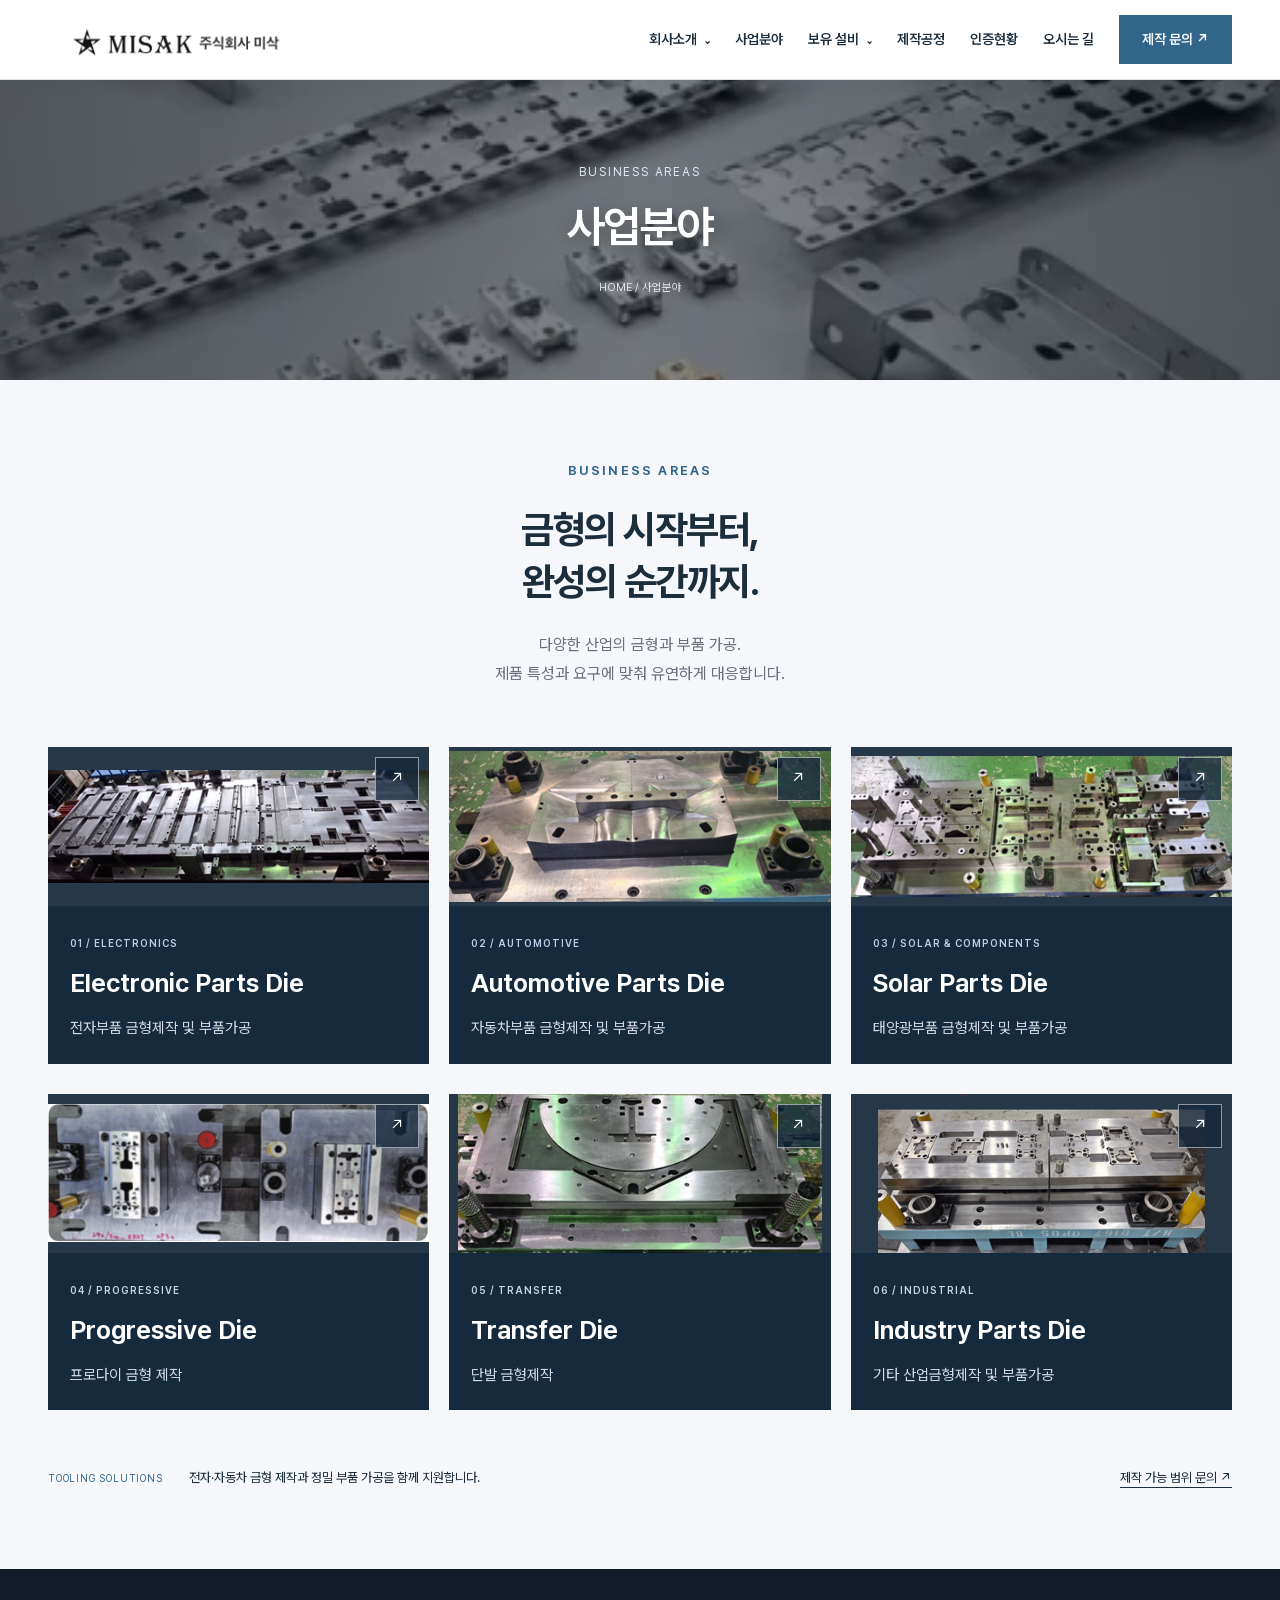
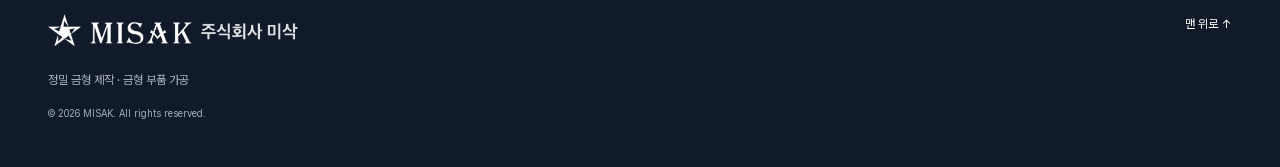
==== commit 8e00eef5: "Add catalogue die photos to business areas" ====
--- a/business.html
+++ b/business.html
@@ -1,4 +1,5 @@
-<!doctype html><html lang="ko"><head><meta charset="UTF-8"><meta name="viewport" content="width=device-width,initial-scale=1"><meta name="description" content="미삭의 전자·자동차·태양광 금형 제작과 정밀 부품 가공 기술을 소개합니다."><meta name="theme-color" content="#102e39"><title>사업분야 | 주식회사 미삭</title><link rel="stylesheet" href="style.css?v=20261104-hero-opacity80"><script src="script.js?v=process-sequence-slower" defer></script></head><body class="inner-page">
-<a href="#main" class="skip">본문 바로가기</a><header><a href="index.html" class="brand" aria-label="미삭 홈"><img class="official-logo" src="assets/misak-logo.png" alt="MISAK 주식회사 미삭"></a><button class="menu-toggle" aria-expanded="false" aria-controls="nav">메뉴 <span>☰</span></button><nav id="nav" aria-label="주요 메뉴"><details class="nav-company"><summary>회사소개</summary><div><a href="company.html#company-profile">회사 개요</a><a href="company.html#greeting">CEO 인사말</a><a href="company.html#history">회사연혁</a><a href="company.html#organization">조직도</a></div></details><a href="business.html">사업분야</a><details class="nav-company nav-equipment"><summary>보유 설비</summary><div><a href="equipment.html?category=all#equipment">전체 설비</a><a href="equipment.html?category=press#equipment">프레스</a><a href="equipment.html?category=cnc#equipment">머시닝센터</a><a href="equipment.html?category=precision#equipment">정밀 가공·측정</a></div></details><a href="process.html">제작공정</a><a href="certificates.html">인증현황</a><a href="location.html">오시는 길</a><a href="index.html#contact" class="nav-cta">제작 문의 ↗</a></nav></header><main id="main" class="inner-main"><div class="page-heading photo-heading" style="--heading-image:url('assets/product-auto.webp');--heading-position:center 48%"><div class="wrap"><p>BUSINESS AREAS</p><h1>사업분야</h1><span>HOME / 사업분야</span></div></div><section id="business" class="section tinted"><div class="wrap"><div class="section-head"><div><p class="eyebrow">BUSINESS AREAS</p><h2>금형의 시작부터,<br>완성의 순간까지.</h2></div><p class="description">다양한 산업의 금형과 부품 가공.<br>제품 특성과 요구에 맞춰 유연하게 대응합니다.</p></div><div class="product-grid"><article class="product reveal"><button class="image-button" data-image="assets/product-electronics.webp" data-title="전자 금형 부품" aria-label="전자 금형 부품 사진 크게 보기"><img src="assets/product-electronics.webp" alt="전자 금형용 정밀 가공 부품" loading="lazy"><span>↗</span></button><div><span class="index">01 / ELECTRONICS</span><h3>Electronic Parts Die</h3><p>전자부품 금형제작 및 부품가공</p></div></article><article class="product reveal"><button class="image-button" data-image="assets/product-auto.webp" data-title="자동차 금형 부품" aria-label="자동차 금형 부품 사진 크게 보기"><img src="assets/product-auto.webp" alt="다양한 금형 부품과 가공 제품" loading="lazy"><span>↗</span></button><div><span class="index">02 / AUTOMOTIVE</span><h3>Automotive Parts Die</h3><p>자동차부품 금형제작 및 부품가공</p></div></article><article class="product reveal"><button class="image-button" data-image="assets/product-solar.webp" data-title="정밀 부품 가공" aria-label="정밀 가공 부품 사진 크게 보기"><img src="assets/product-solar.webp" alt="곡면과 구멍을 정밀하게 가공한 금속 부품" loading="lazy"><span>↗</span></button><div><span class="index">03 / SOLAR & COMPONENTS</span><h3>Solar Parts Die</h3><p>태양광부품 금형제작 및 부품가공</p></div></article></div><div id="mold-types" class="product-grid business-secondary"><article class="product image-slot-card reveal" data-business="progressive"><div class="business-image-slot" role="img" aria-label="프로다이 금형 제작 이미지 등록 예정"><span class="slot-symbol">＋</span><span class="slot-label">이미지 준비 중</span></div><div class="slot-copy"><span class="index">04 / PROGRESSIVE</span><h3>Progressive Die</h3><p>프로다이 금형 제작</p></div></article><article class="product image-slot-card reveal" data-business="transfer"><div class="business-image-slot" role="img" aria-label="단발 금형제작 이미지 등록 예정"><span class="slot-symbol">＋</span><span class="slot-label">이미지 준비 중</span></div><div class="slot-copy"><span class="index">05 / TRANSFER</span><h3>Transfer Die</h3><p>단발 금형제작</p></div></article><article class="product image-slot-card reveal" data-business="industrial"><div class="business-image-slot" role="img" aria-label="기타 산업금형제작 및 부품가공 이미지 등록 예정"><span class="slot-symbol">＋</span><span class="slot-label">이미지 준비 중</span></div><div class="slot-copy"><span class="index">06 / INDUSTRIAL</span><h3>Industry Parts Die</h3><p>기타 산업금형제작 및 부품가공</p></div></article></div><div class="business-note"><span>TOOLING SOLUTIONS</span><p>전자·자동차 금형 제작과 정밀 부품 가공을 함께 지원합니다.</p><a href="index.html#contact">제작 가능 범위 문의 ↗</a></div></div></section></main><footer class="wrap"><a href="index.html" class="footer-brand" aria-label="미삭 홈"><img src="assets/misak-logo.png" alt="MISAK 주식회사 미삭"></a><p>정밀 금형 제작 · 금형 부품 가공</p><small>© 2026 MISAK. All rights reserved.</small><a href="index.html" class="top-link">맨 위로 ↑</a></footer>
+<!doctype html><html lang="ko"><head><meta charset="UTF-8"><meta name="viewport" content="width=device-width,initial-scale=1"><meta name="description" content="미삭의 전자·자동차·태양광 금형 제작과 정밀 부품 가공 기술을 소개합니다."><meta name="theme-color" content="#102e39"><title>사업분야 | 주식회사 미삭</title><link rel="stylesheet" href="style.css?v=20261106-misak-review"><script src="script.js?v=process-sequence-slower" defer></script><link rel="stylesheet" href="business-photos.css">
+</head><body class="inner-page">
+<a href="#main" class="skip">본문 바로가기</a><header><a href="index.html" class="brand" aria-label="미삭 홈"><img class="official-logo" src="assets/misak-logo.png" alt="MISAK 주식회사 미삭"></a><button class="menu-toggle" aria-expanded="false" aria-controls="nav">메뉴 <span>☰</span></button><nav id="nav" aria-label="주요 메뉴"><details class="nav-company"><summary>회사소개</summary><div><a href="company.html#company-profile">회사 개요</a><a href="company.html#greeting">CEO 인사말</a><a href="company.html#history">회사연혁</a><a href="company.html#organization">조직도</a></div></details><a href="business.html">사업분야</a><details class="nav-company nav-equipment"><summary>보유 설비</summary><div><a href="equipment.html?category=all#equipment">전체 설비</a><a href="equipment.html?category=press#equipment">프레스</a><a href="equipment.html?category=cnc#equipment">머시닝센터</a><a href="equipment.html?category=precision#equipment">정밀 가공·측정</a></div></details><a href="process.html">제작공정</a><a href="certificates.html">인증현황</a><a href="location.html">오시는 길</a><a href="index.html#contact" class="nav-cta">제작 문의 ↗</a></nav></header><main id="main" class="inner-main"><div class="page-heading photo-heading" style="--heading-image:url('assets/product-auto.webp');--heading-position:center 48%"><div class="wrap"><p>BUSINESS AREAS</p><h1>사업분야</h1><span>HOME / 사업분야</span></div></div><section id="business" class="section tinted"><div class="wrap"><div class="section-head"><div><p class="eyebrow">BUSINESS AREAS</p><h2>금형의 시작부터,<br>완성의 순간까지.</h2></div><p class="description">다양한 산업의 금형과 부품 가공.<br>제품 특성과 요구에 맞춰 유연하게 대응합니다.</p></div><div class="product-grid"><article class="product reveal"><button class="image-button" data-image="assets/catalogue-die-electronics.png" data-title="전자부품 금형" aria-label="전자부품 금형 사진 크게 보기"><img src="assets/catalogue-die-electronics.png" alt="전자부품 금형" loading="lazy"><span aria-hidden="true">↗</span></button><div><span class="index">01 / ELECTRONICS</span><h3>Electronic Parts Die</h3><p>전자부품 금형제작 및 부품가공</p></div></article><article class="product reveal"><button class="image-button" data-image="assets/catalogue-die-auto.png" data-title="자동차부품 금형" aria-label="자동차부품 금형 사진 크게 보기"><img src="assets/catalogue-die-auto.png" alt="자동차부품 금형" loading="lazy"><span aria-hidden="true">↗</span></button><div><span class="index">02 / AUTOMOTIVE</span><h3>Automotive Parts Die</h3><p>자동차부품 금형제작 및 부품가공</p></div></article><article class="product reveal"><button class="image-button" data-image="assets/catalogue-die-solar.png" data-title="태양광부품 금형" aria-label="태양광부품 금형 사진 크게 보기"><img src="assets/catalogue-die-solar.png" alt="태양광부품 금형" loading="lazy"><span aria-hidden="true">↗</span></button><div><span class="index">03 / SOLAR & COMPONENTS</span><h3>Solar Parts Die</h3><p>태양광부품 금형제작 및 부품가공</p></div></article></div><div id="mold-types" class="product-grid business-secondary"><article class="product reveal"><button class="image-button" data-image="assets/catalogue-die-progressive.png" data-title="프로다이 금형" aria-label="프로다이 금형 사진 크게 보기"><img src="assets/catalogue-die-progressive.png" alt="프로다이 금형" loading="lazy"><span aria-hidden="true">↗</span></button><div><span class="index">04 / PROGRESSIVE</span><h3>Progressive Die</h3><p>프로다이 금형 제작</p></div></article><article class="product reveal"><button class="image-button" data-image="assets/catalogue-die-transfer.png" data-title="단발 금형" aria-label="단발 금형 사진 크게 보기"><img src="assets/catalogue-die-transfer.png" alt="단발 금형" loading="lazy"><span aria-hidden="true">↗</span></button><div><span class="index">05 / TRANSFER</span><h3>Transfer Die</h3><p>단발 금형제작</p></div></article><article class="product reveal"><button class="image-button" data-image="assets/catalogue-die-industrial.png" data-title="기타 산업 금형" aria-label="기타 산업 금형 사진 크게 보기"><img src="assets/catalogue-die-industrial.png" alt="기타 산업 금형" loading="lazy"><span aria-hidden="true">↗</span></button><div><span class="index">06 / INDUSTRIAL</span><h3>Industry Parts Die</h3><p>기타 산업금형제작 및 부품가공</p></div></article></div><div class="business-note"><span>TOOLING SOLUTIONS</span><p>전자·자동차 금형 제작과 정밀 부품 가공을 함께 지원합니다.</p><a href="index.html#contact">제작 가능 범위 문의 ↗</a></div></div></section></main><footer class="wrap"><a href="index.html" class="footer-brand" aria-label="미삭 홈"><img src="assets/misak-logo.png" alt="MISAK 주식회사 미삭"></a><p>정밀 금형 제작 · 금형 부품 가공</p><small>© 2026 MISAK. All rights reserved.</small><a href="index.html" class="top-link">맨 위로 ↑</a></footer>
 <dialog class="image-dialog"><button class="dialog-close" aria-label="사진 닫기">닫기 ×</button><img alt=""><p></p></dialog>
 </body></html>
--- a/style.css
+++ b/style.css
@@ -228,3 +228,21 @@
 #equipment .equipment-grid article>div{padding:24px;min-height:150px;flex:1;background:#f5f7f9}
 @media(max-width:850px){#equipment .equipment-grid img,#equipment .equipment-grid img.equipment-contain,#equipment .equipment-grid img.equipment-photo{height:240px;padding:20px}}
 @media(max-width:600px){#equipment .equipment-grid img,#equipment .equipment-grid img.equipment-contain,#equipment .equipment-grid img.equipment-photo{height:180px;padding:14px}#equipment .equipment-grid article>div{padding:16px 12px;min-height:145px}}
+
+#organization .org-pillars{grid-template-columns:repeat(2,minmax(0,1fr))}
+#organization .org-teams{grid-template-columns:repeat(2,minmax(0,1fr))}
+.process-summary li:nth-child(2) .process-step-image img{object-fit:cover;padding:0}
+.process-summary .process-dispatch{display:grid;place-items:center;background:#21394b;color:#c4dceb}
+@media(min-width:851px){
+.process-summary>li:nth-child(n){grid-area:auto}
+.process-summary>li:not(:last-child):after{content:'→';right:-35px;left:auto;top:46%;bottom:auto}
+.process-summary>li:nth-child(3):after{content:none}
+}
+.equipment-inventory{margin-top:70px}
+.equipment-inventory h2{margin-bottom:24px}
+.inventory-grid{display:grid;grid-template-columns:repeat(auto-fit,minmax(min(100%,290px),1fr));gap:24px;align-items:start}
+.inventory-grid table{width:100%;border-collapse:collapse;background:#f5f7f9}
+.inventory-grid caption{text-align:left;font-weight:700;padding:12px 14px;background:#24465f;color:white}
+.inventory-grid th,.inventory-grid td{padding:8px 14px;border-bottom:1px solid var(--line);text-align:left}
+.inventory-grid tbody th{font-weight:500}
+@media(max-width:600px){#organization .org-pillars{grid-template-columns:1fr}}
--- a/business-photos.css
+++ b/business-photos.css
@@ -0,0 +1,9 @@
+#business .product-grid .product { min-height: 0; margin-top: 0; background: #162a3d; }
+#business .product-grid .image-button {
+  position: relative; display: block; width: 100%; height: auto; aspect-ratio: 2.4;
+  background: #263747;
+}
+#business .product-grid .image-button img { object-fit: contain; filter: none; }
+#business .product-grid .image-button::after { display: none; }
+#business .product-grid .image-button > span { top: 10px; right: 10px; background: #14273cbd; }
+#business .product-grid .product > div { position: static; padding: 22px; }
